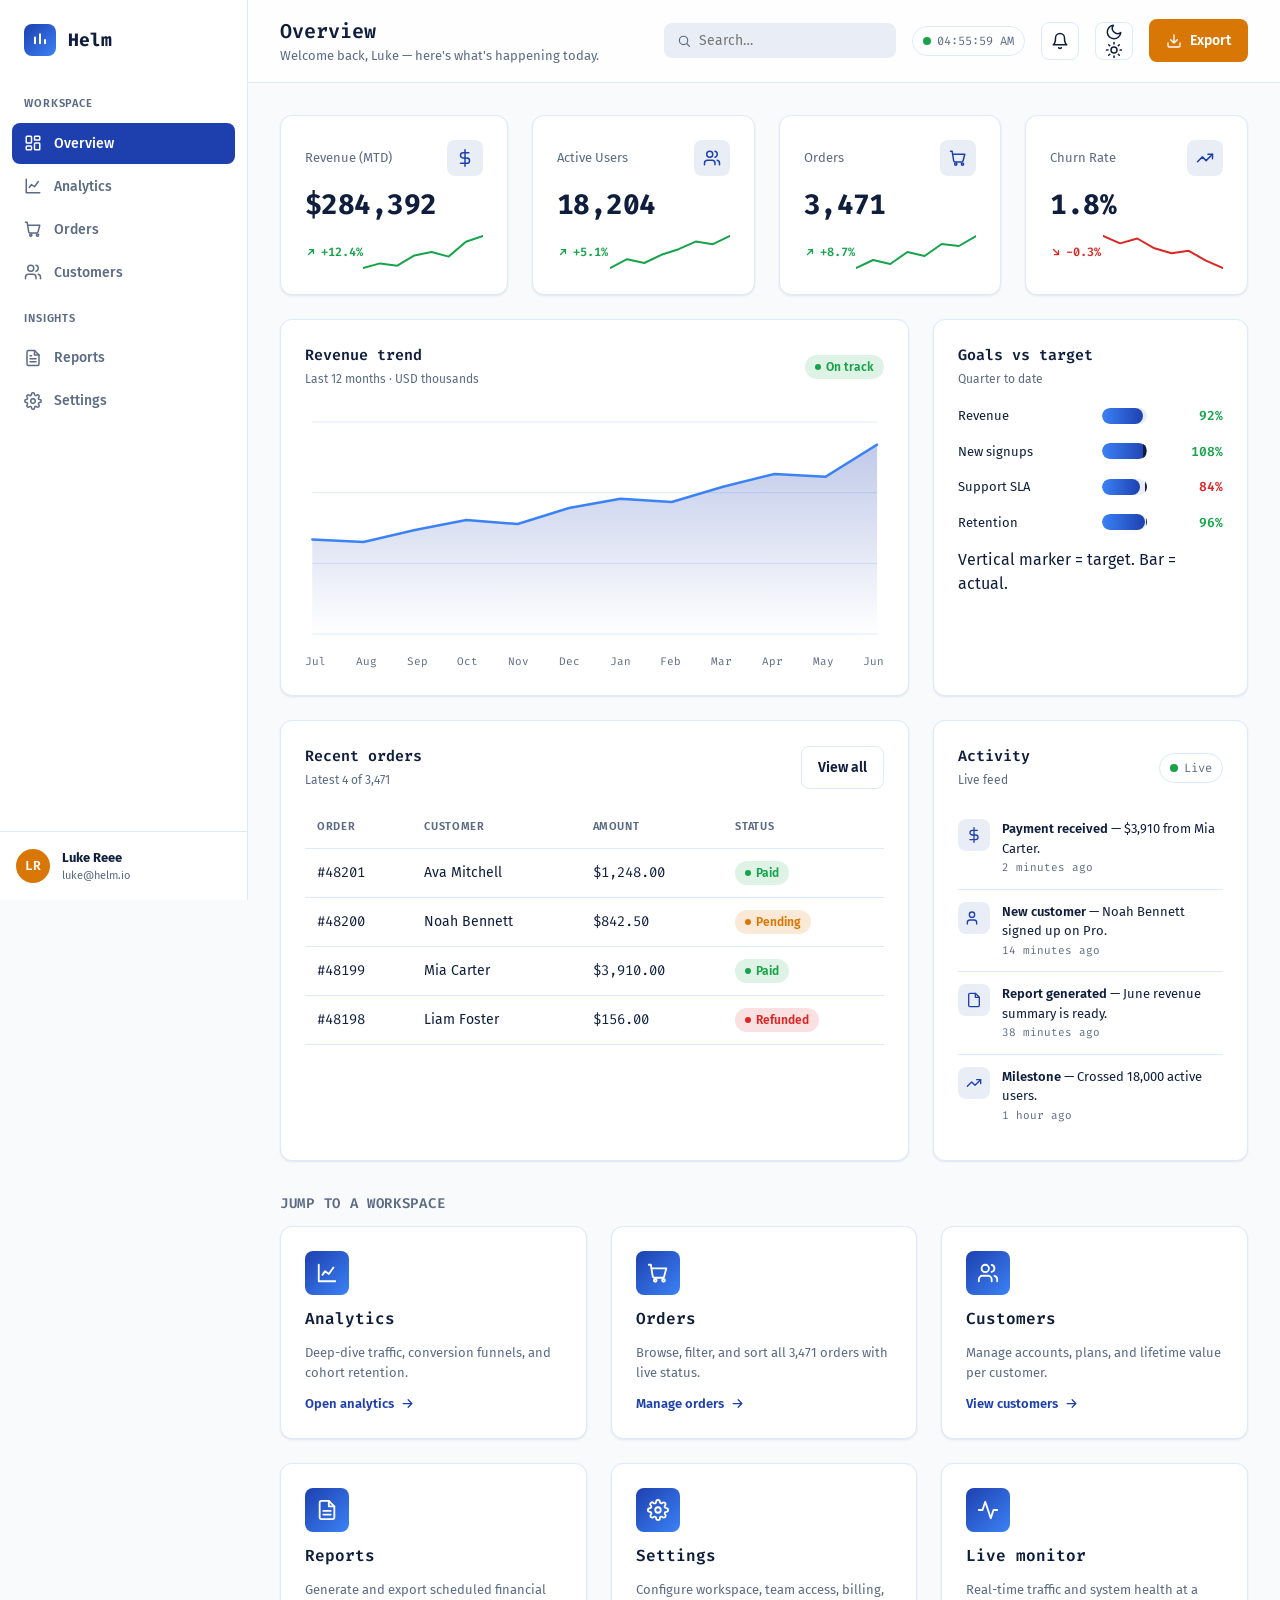
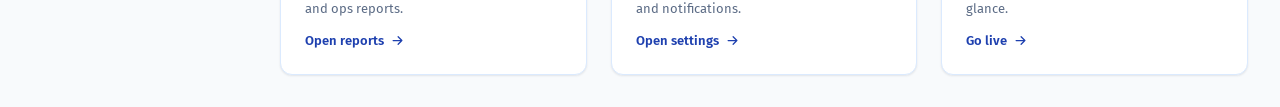
==== index.html @ c0a659ac "Initial commit: Helm Analytics dashboard" ====
<!DOCTYPE html>
<html lang="en">
<head>
  <meta charset="UTF-8" />
  <meta name="viewport" content="width=device-width, initial-scale=1" />
  <title>Overview · Helm Analytics</title>
  <meta name="description" content="Operations overview dashboard — real-time KPIs, revenue trends, and quick access to every workspace." />
  <link rel="stylesheet" href="styles.css" />
  <link rel="icon" href="data:image/svg+xml,<svg xmlns='http://www.w3.org/2000/svg' viewBox='0 0 32 32'><rect width='32' height='32' rx='7' fill='%231E40AF'/><path d='M9 21V11M16 21V8M23 21v-6' stroke='white' stroke-width='2.5' stroke-linecap='round'/></svg>" />
</head>
<body>
  <a href="#main" class="skip-link">Skip to content</a>
  <div class="scrim" hidden></div>

  <div class="layout">
    <!-- ============ SIDEBAR ============ -->
    <aside class="sidebar" aria-label="Primary">
      <div class="brand">
        <span class="logo" aria-hidden="true">
          <svg viewBox="0 0 24 24" width="20" height="20" fill="none" stroke="currentColor" stroke-width="2.4" stroke-linecap="round"><path d="M6 16V9M12 16V5M18 16v-4"/></svg>
        </span>
        Helm
      </div>
      <nav class="nav">
        <span class="nav-label">Workspace</span>
        <a class="nav-item active" href="index.html" aria-current="page">
          <svg viewBox="0 0 24 24" fill="none" stroke-width="2" stroke-linecap="round" stroke-linejoin="round"><rect x="3" y="3" width="7" height="9" rx="1"/><rect x="14" y="3" width="7" height="5" rx="1"/><rect x="14" y="12" width="7" height="9" rx="1"/><rect x="3" y="16" width="7" height="5" rx="1"/></svg>
          Overview
        </a>
        <a class="nav-item" href="analytics.html">
          <svg viewBox="0 0 24 24" fill="none" stroke-width="2" stroke-linecap="round" stroke-linejoin="round"><path d="M3 3v18h18"/><path d="M7 14l3-4 4 3 5-7"/></svg>
          Analytics
        </a>
        <a class="nav-item" href="orders.html">
          <svg viewBox="0 0 24 24" fill="none" stroke-width="2" stroke-linecap="round" stroke-linejoin="round"><circle cx="9" cy="20" r="1.5"/><circle cx="18" cy="20" r="1.5"/><path d="M2 3h2.2l2 12.5a2 2 0 0 0 2 1.7h8.6a2 2 0 0 0 2-1.6L21 7H6"/></svg>
          Orders
        </a>
        <a class="nav-item" href="customers.html">
          <svg viewBox="0 0 24 24" fill="none" stroke-width="2" stroke-linecap="round" stroke-linejoin="round"><path d="M16 21v-2a4 4 0 0 0-4-4H6a4 4 0 0 0-4 4v2"/><circle cx="9" cy="7" r="4"/><path d="M22 21v-2a4 4 0 0 0-3-3.87"/><path d="M16 3.13a4 4 0 0 1 0 7.75"/></svg>
          Customers
        </a>
        <span class="nav-label">Insights</span>
        <a class="nav-item" href="reports.html">
          <svg viewBox="0 0 24 24" fill="none" stroke-width="2" stroke-linecap="round" stroke-linejoin="round"><path d="M14 2H6a2 2 0 0 0-2 2v16a2 2 0 0 0 2 2h12a2 2 0 0 0 2-2V8z"/><path d="M14 2v6h6M8 13h8M8 17h8M8 9h2"/></svg>
          Reports
        </a>
        <a class="nav-item" href="settings.html">
          <svg viewBox="0 0 24 24" fill="none" stroke-width="2" stroke-linecap="round" stroke-linejoin="round"><circle cx="12" cy="12" r="3"/><path d="M19.4 15a1.65 1.65 0 0 0 .33 1.82l.06.06a2 2 0 1 1-2.83 2.83l-.06-.06a1.65 1.65 0 0 0-1.82-.33 1.65 1.65 0 0 0-1 1.51V21a2 2 0 0 1-4 0v-.09A1.65 1.65 0 0 0 9 19.4a1.65 1.65 0 0 0-1.82.33l-.06.06a2 2 0 1 1-2.83-2.83l.06-.06a1.65 1.65 0 0 0 .33-1.82 1.65 1.65 0 0 0-1.51-1H3a2 2 0 0 1 0-4h.09A1.65 1.65 0 0 0 4.6 9a1.65 1.65 0 0 0-.33-1.82l-.06-.06a2 2 0 1 1 2.83-2.83l.06.06a1.65 1.65 0 0 0 1.82.33H9a1.65 1.65 0 0 0 1-1.51V3a2 2 0 0 1 4 0v.09a1.65 1.65 0 0 0 1 1.51 1.65 1.65 0 0 0 1.82-.33l.06-.06a2 2 0 1 1 2.83 2.83l-.06.06a1.65 1.65 0 0 0-.33 1.82V9a1.65 1.65 0 0 0 1.51 1H21a2 2 0 0 1 0 4h-.09a1.65 1.65 0 0 0-1.51 1z"/></svg>
          Settings
        </a>
      </nav>
      <div class="sidebar-footer">
        <div class="user-chip">
          <span class="avatar" aria-hidden="true">LR</span>
          <span class="meta"><strong>Luke Reee</strong><small>luke@helm.io</small></span>
        </div>
      </div>
    </aside>

    <!-- ============ MAIN ============ -->
    <div class="main">
      <header class="topbar">
        <button class="icon-btn menu-toggle" data-action="toggle-menu" aria-label="Open navigation">
          <svg viewBox="0 0 24 24" fill="none" stroke-width="2" stroke-linecap="round"><path d="M3 6h18M3 12h18M3 18h18"/></svg>
        </button>
        <div>
          <h1>Overview</h1>
          <div class="crumb">Welcome back, Luke — here's what's happening today.</div>
        </div>
        <span class="spacer"></span>
        <label class="search">
          <svg viewBox="0 0 24 24" fill="none" stroke-width="2" stroke-linecap="round"><circle cx="11" cy="11" r="7"/><path d="m21 21-4.3-4.3"/></svg>
          <input type="search" placeholder="Search…" aria-label="Search dashboard" />
        </label>
        <span class="pill" title="Live data"><span class="live-dot"></span><span id="live-clock">--:--:--</span></span>
        <button class="icon-btn" aria-label="Notifications (3 unread)">
          <svg viewBox="0 0 24 24" fill="none" stroke-width="2" stroke-linecap="round" stroke-linejoin="round"><path d="M18 8a6 6 0 0 0-12 0c0 7-3 9-3 9h18s-3-2-3-9"/><path d="M13.7 21a2 2 0 0 1-3.4 0"/></svg>
        </button>
        <button class="icon-btn" data-action="toggle-theme" aria-label="Toggle theme">
          <svg class="i-moon" viewBox="0 0 24 24" fill="none" stroke-width="2" stroke-linecap="round" stroke-linejoin="round"><path d="M21 12.79A9 9 0 1 1 11.21 3 7 7 0 0 0 21 12.79z"/></svg>
          <svg class="i-sun" viewBox="0 0 24 24" fill="none" stroke-width="2" stroke-linecap="round" stroke-linejoin="round" hidden><circle cx="12" cy="12" r="4"/><path d="M12 2v2M12 20v2M4.9 4.9l1.4 1.4M17.7 17.7l1.4 1.4M2 12h2M20 12h2M4.9 19.1l1.4-1.4M17.7 6.3l1.4-1.4"/></svg>
        </button>
        <a class="btn btn-accent" href="reports.html">
          <svg viewBox="0 0 24 24" fill="none" stroke-width="2" stroke-linecap="round" stroke-linejoin="round"><path d="M21 15v4a2 2 0 0 1-2 2H5a2 2 0 0 1-2-2v-4"/><path d="M7 10l5 5 5-5M12 15V3"/></svg>
          Export
        </a>
      </header>

      <main class="content" id="main">
        <!-- KPI ROW -->
        <section class="grid kpi-grid" aria-label="Key metrics">
          <article class="card kpi">
            <div class="top">
              <span class="label">Revenue (MTD)</span>
              <span class="ico"><svg viewBox="0 0 24 24" fill="none" stroke-width="2" stroke-linecap="round" stroke-linejoin="round"><path d="M12 1v22M17 5H9.5a3.5 3.5 0 0 0 0 7h5a3.5 3.5 0 0 1 0 7H6"/></svg></span>
            </div>
            <span class="value" data-count="284392" data-prefix="$">$0</span>
            <div class="top">
              <span class="delta up"><svg viewBox="0 0 24 24" width="12" height="12" fill="none" stroke="currentColor" stroke-width="2.5" stroke-linecap="round" stroke-linejoin="round"><path d="M7 17 17 7M9 7h8v8"/></svg>+12.4%</span>
              <span class="spark" data-spark="38,42,40,49,52,48,61,66"></span>
            </div>
          </article>

          <article class="card kpi">
            <div class="top">
              <span class="label">Active Users</span>
              <span class="ico"><svg viewBox="0 0 24 24" fill="none" stroke-width="2" stroke-linecap="round" stroke-linejoin="round"><path d="M16 21v-2a4 4 0 0 0-4-4H6a4 4 0 0 0-4 4v2"/><circle cx="9" cy="7" r="4"/><path d="M22 21v-2a4 4 0 0 0-3-3.87M16 3.13a4 4 0 0 1 0 7.75"/></svg></span>
            </div>
            <span class="value" data-count="18204">0</span>
            <div class="top">
              <span class="delta up"><svg viewBox="0 0 24 24" width="12" height="12" fill="none" stroke="currentColor" stroke-width="2.5" stroke-linecap="round" stroke-linejoin="round"><path d="M7 17 17 7M9 7h8v8"/></svg>+5.1%</span>
              <span class="spark" data-spark="120,134,128,141,150,162,158,171"></span>
            </div>
          </article>

          <article class="card kpi">
            <div class="top">
              <span class="label">Orders</span>
              <span class="ico"><svg viewBox="0 0 24 24" fill="none" stroke-width="2" stroke-linecap="round" stroke-linejoin="round"><circle cx="9" cy="20" r="1.5"/><circle cx="18" cy="20" r="1.5"/><path d="M2 3h2.2l2 12.5a2 2 0 0 0 2 1.7h8.6a2 2 0 0 0 2-1.6L21 7H6"/></svg></span>
            </div>
            <span class="value" data-count="3471">0</span>
            <div class="top">
              <span class="delta up"><svg viewBox="0 0 24 24" width="12" height="12" fill="none" stroke="currentColor" stroke-width="2.5" stroke-linecap="round" stroke-linejoin="round"><path d="M7 17 17 7M9 7h8v8"/></svg>+8.7%</span>
              <span class="spark" data-spark="22,26,24,30,28,34,33,38"></span>
            </div>
          </article>

          <article class="card kpi">
            <div class="top">
              <span class="label">Churn Rate</span>
              <span class="ico"><svg viewBox="0 0 24 24" fill="none" stroke-width="2" stroke-linecap="round" stroke-linejoin="round"><path d="M22 7 13.5 15.5 8.5 10.5 2 17"/><path d="M16 7h6v6"/></svg></span>
            </div>
            <span class="value" data-count="1.8" data-decimals="1" data-suffix="%">0%</span>
            <div class="top">
              <span class="delta down"><svg viewBox="0 0 24 24" width="12" height="12" fill="none" stroke="currentColor" stroke-width="2.5" stroke-linecap="round" stroke-linejoin="round"><path d="M7 7 17 17M17 9v8H9"/></svg>-0.3%</span>
              <span class="spark" data-spark="31,28,30,26,24,25,21,18"></span>
            </div>
          </article>
        </section>

        <!-- CHARTS ROW -->
        <section class="grid col-2" style="margin-top: var(--space-5);">
          <article class="card">
            <div class="card-head">
              <div>
                <h3>Revenue trend</h3>
                <span class="sub">Last 12 months · USD thousands</span>
              </div>
              <span class="badge ok">On track</span>
            </div>
            <figure class="linechart" role="img"
              aria-label="Revenue trend rising from 142K in July to 284K in June over twelve months."
              data-values="142,138,156,171,165,189,203,198,221,240,236,284"
              data-labels="Jul,Aug,Sep,Oct,Nov,Dec,Jan,Feb,Mar,Apr,May,Jun"></figure>
          </article>

          <article class="card">
            <div class="card-head">
              <div><h3>Goals vs target</h3><span class="sub">Quarter to date</span></div>
            </div>
            <div class="bullet" role="img" aria-label="Quarter-to-date performance against targets: Revenue 92% of target, New signups 108%, Support SLA 84%, Retention 96%.">
              <div class="row">
                <span>Revenue</span>
                <span class="track"><span class="fill" style="width:92%"></span><span class="marker" style="left:100%"></span></span>
                <span class="pct good">92%</span>
              </div>
              <div class="row">
                <span>New signups</span>
                <span class="track"><span class="fill" style="width:100%"></span><span class="marker" style="left:90%"></span></span>
                <span class="pct good">108%</span>
              </div>
              <div class="row">
                <span>Support SLA</span>
                <span class="track"><span class="fill" style="width:84%"></span><span class="marker" style="left:95%"></span></span>
                <span class="pct bad">84%</span>
              </div>
              <div class="row">
                <span>Retention</span>
                <span class="track"><span class="fill" style="width:96%"></span><span class="marker" style="left:97%"></span></span>
                <span class="pct good">96%</span>
              </div>
            </div>
            <p class="sub" style="margin-top:var(--space-4);">Vertical marker = target. Bar = actual.</p>
          </article>
        </section>

        <!-- ACTIVITY + ORDERS PREVIEW -->
        <section class="grid col-2" style="margin-top: var(--space-5);">
          <article class="card">
            <div class="card-head">
              <div><h3>Recent orders</h3><span class="sub">Latest 4 of 3,471</span></div>
              <a class="btn btn-ghost" href="orders.html">View all</a>
            </div>
            <div class="table-wrap">
              <table>
                <thead><tr><th>Order</th><th>Customer</th><th>Amount</th><th>Status</th></tr></thead>
                <tbody>
                  <tr><td class="numeric">#48201</td><td>Ava Mitchell</td><td class="numeric">$1,248.00</td><td><span class="badge ok">Paid</span></td></tr>
                  <tr><td class="numeric">#48200</td><td>Noah Bennett</td><td class="numeric">$842.50</td><td><span class="badge warn">Pending</span></td></tr>
                  <tr><td class="numeric">#48199</td><td>Mia Carter</td><td class="numeric">$3,910.00</td><td><span class="badge ok">Paid</span></td></tr>
                  <tr><td class="numeric">#48198</td><td>Liam Foster</td><td class="numeric">$156.00</td><td><span class="badge err">Refunded</span></td></tr>
                </tbody>
              </table>
            </div>
          </article>

          <article class="card">
            <div class="card-head">
              <div><h3>Activity</h3><span class="sub">Live feed</span></div>
              <span class="pill"><span class="live-dot"></span>Live</span>
            </div>
            <ul class="feed">
              <li>
                <span class="fico"><svg viewBox="0 0 24 24" fill="none" stroke-width="2" stroke-linecap="round" stroke-linejoin="round"><path d="M12 1v22M17 5H9.5a3.5 3.5 0 0 0 0 7h5a3.5 3.5 0 0 1 0 7H6"/></svg></span>
                <span class="ftext"><strong>Payment received</strong> — $3,910 from Mia Carter.<div class="ftime">2 minutes ago</div></span>
              </li>
              <li>
                <span class="fico"><svg viewBox="0 0 24 24" fill="none" stroke-width="2" stroke-linecap="round" stroke-linejoin="round"><path d="M16 21v-2a4 4 0 0 0-4-4H6a4 4 0 0 0-4 4v2"/><circle cx="9" cy="7" r="4"/></svg></span>
                <span class="ftext"><strong>New customer</strong> — Noah Bennett signed up on Pro.<div class="ftime">14 minutes ago</div></span>
              </li>
              <li>
                <span class="fico"><svg viewBox="0 0 24 24" fill="none" stroke-width="2" stroke-linecap="round" stroke-linejoin="round"><path d="M14 2H6a2 2 0 0 0-2 2v16a2 2 0 0 0 2 2h12a2 2 0 0 0 2-2V8z"/><path d="M14 2v6h6"/></svg></span>
                <span class="ftext"><strong>Report generated</strong> — June revenue summary is ready.<div class="ftime">38 minutes ago</div></span>
              </li>
              <li>
                <span class="fico"><svg viewBox="0 0 24 24" fill="none" stroke-width="2" stroke-linecap="round" stroke-linejoin="round"><path d="M22 7 13.5 15.5 8.5 10.5 2 17"/><path d="M16 7h6v6"/></svg></span>
                <span class="ftext"><strong>Milestone</strong> — Crossed 18,000 active users.<div class="ftime">1 hour ago</div></span>
              </li>
            </ul>
          </article>
        </section>

        <!-- QUICK LINKS — entry point to every page -->
        <h2 class="section-title">Jump to a workspace</h2>
        <section class="grid tiles" aria-label="Navigate to pages">
          <a class="tile" href="analytics.html">
            <span class="ico"><svg viewBox="0 0 24 24" fill="none" stroke-width="2" stroke-linecap="round" stroke-linejoin="round"><path d="M3 3v18h18"/><path d="M7 14l3-4 4 3 5-7"/></svg></span>
            <h3>Analytics</h3>
            <p>Deep-dive traffic, conversion funnels, and cohort retention.</p>
            <span class="go">Open analytics <svg viewBox="0 0 24 24" fill="none" stroke-width="2" stroke-linecap="round" stroke-linejoin="round"><path d="M5 12h14M13 6l6 6-6 6"/></svg></span>
          </a>
          <a class="tile" href="orders.html">
            <span class="ico"><svg viewBox="0 0 24 24" fill="none" stroke-width="2" stroke-linecap="round" stroke-linejoin="round"><circle cx="9" cy="20" r="1.5"/><circle cx="18" cy="20" r="1.5"/><path d="M2 3h2.2l2 12.5a2 2 0 0 0 2 1.7h8.6a2 2 0 0 0 2-1.6L21 7H6"/></svg></span>
            <h3>Orders</h3>
            <p>Browse, filter, and sort all 3,471 orders with live status.</p>
            <span class="go">Manage orders <svg viewBox="0 0 24 24" fill="none" stroke-width="2" stroke-linecap="round" stroke-linejoin="round"><path d="M5 12h14M13 6l6 6-6 6"/></svg></span>
          </a>
          <a class="tile" href="customers.html">
            <span class="ico"><svg viewBox="0 0 24 24" fill="none" stroke-width="2" stroke-linecap="round" stroke-linejoin="round"><path d="M16 21v-2a4 4 0 0 0-4-4H6a4 4 0 0 0-4 4v2"/><circle cx="9" cy="7" r="4"/><path d="M22 21v-2a4 4 0 0 0-3-3.87M16 3.13a4 4 0 0 1 0 7.75"/></svg></span>
            <h3>Customers</h3>
            <p>Manage accounts, plans, and lifetime value per customer.</p>
            <span class="go">View customers <svg viewBox="0 0 24 24" fill="none" stroke-width="2" stroke-linecap="round" stroke-linejoin="round"><path d="M5 12h14M13 6l6 6-6 6"/></svg></span>
          </a>
          <a class="tile" href="reports.html">
            <span class="ico"><svg viewBox="0 0 24 24" fill="none" stroke-width="2" stroke-linecap="round" stroke-linejoin="round"><path d="M14 2H6a2 2 0 0 0-2 2v16a2 2 0 0 0 2 2h12a2 2 0 0 0 2-2V8z"/><path d="M14 2v6h6M8 13h8M8 17h8"/></svg></span>
            <h3>Reports</h3>
            <p>Generate and export scheduled financial and ops reports.</p>
            <span class="go">Open reports <svg viewBox="0 0 24 24" fill="none" stroke-width="2" stroke-linecap="round" stroke-linejoin="round"><path d="M5 12h14M13 6l6 6-6 6"/></svg></span>
          </a>
          <a class="tile" href="settings.html">
            <span class="ico"><svg viewBox="0 0 24 24" fill="none" stroke-width="2" stroke-linecap="round" stroke-linejoin="round"><circle cx="12" cy="12" r="3"/><path d="M19.4 15a1.65 1.65 0 0 0 .33 1.82l.06.06a2 2 0 1 1-2.83 2.83l-.06-.06a1.65 1.65 0 0 0-1.82-.33 1.65 1.65 0 0 0-1 1.51V21a2 2 0 0 1-4 0v-.09A1.65 1.65 0 0 0 9 19.4a1.65 1.65 0 0 0-1.82.33l-.06.06a2 2 0 1 1-2.83-2.83l.06-.06a1.65 1.65 0 0 0 .33-1.82 1.65 1.65 0 0 0-1.51-1H3a2 2 0 0 1 0-4h.09A1.65 1.65 0 0 0 4.6 9a1.65 1.65 0 0 0-.33-1.82l-.06-.06a2 2 0 1 1 2.83-2.83l.06.06a1.65 1.65 0 0 0 1.82.33H9a1.65 1.65 0 0 0 1-1.51V3a2 2 0 0 1 4 0v.09a1.65 1.65 0 0 0 1 1.51 1.65 1.65 0 0 0 1.82-.33l.06-.06a2 2 0 1 1 2.83 2.83l-.06.06a1.65 1.65 0 0 0-.33 1.82V9a1.65 1.65 0 0 0 1.51 1H21a2 2 0 0 1 0 4h-.09a1.65 1.65 0 0 0-1.51 1z"/></svg></span>
            <h3>Settings</h3>
            <p>Configure workspace, team access, billing, and notifications.</p>
            <span class="go">Open settings <svg viewBox="0 0 24 24" fill="none" stroke-width="2" stroke-linecap="round" stroke-linejoin="round"><path d="M5 12h14M13 6l6 6-6 6"/></svg></span>
          </a>
          <a class="tile" href="analytics.html#realtime">
            <span class="ico"><svg viewBox="0 0 24 24" fill="none" stroke-width="2" stroke-linecap="round" stroke-linejoin="round"><path d="M22 12h-4l-3 9L9 3l-3 9H2"/></svg></span>
            <h3>Live monitor</h3>
            <p>Real-time traffic and system health at a glance.</p>
            <span class="go">Go live <svg viewBox="0 0 24 24" fill="none" stroke-width="2" stroke-linecap="round" stroke-linejoin="round"><path d="M5 12h14M13 6l6 6-6 6"/></svg></span>
          </a>
        </section>
      </main>
    </div>
  </div>

  <script src="app.js"></script>
</body>
</html>
---- styles.css ----
/* ============================================================
   Dashboard — shared stylesheet
   Style: Data-Dense Dashboard · Blue + Amber · Light/Dark
   Fonts: Fira Sans (body) / Fira Code (headings, numerics)
   ============================================================ */

@import url('https://fonts.googleapis.com/css2?family=Fira+Code:wght@400;500;600;700&family=Fira+Sans:wght@300;400;500;600;700&display=swap');

:root {
  --color-primary: #1E40AF;
  --color-on-primary: #FFFFFF;
  --color-secondary: #3B82F6;
  --color-accent: #D97706;
  --color-background: #F8FAFC;
  --color-surface: #FFFFFF;
  --color-foreground: #0F1E3D;
  --color-muted-fg: #5B6B85;
  --color-muted: #E9EEF6;
  --color-border: #DBEAFE;
  --color-destructive: #DC2626;
  --color-success: #16A34A;
  --color-warning: #D97706;
  --color-ring: #1E40AF;

  --shadow-sm: 0 1px 2px rgba(15, 30, 61, .06), 0 1px 3px rgba(15, 30, 61, .04);
  --shadow-md: 0 4px 12px rgba(15, 30, 61, .08);
  --radius: 12px;
  --radius-sm: 8px;
  --sidebar-w: 248px;

  --space-1: 4px;  --space-2: 8px;  --space-3: 12px;
  --space-4: 16px; --space-5: 24px; --space-6: 32px; --space-8: 48px;
}

[data-theme="dark"] {
  --color-primary: #60A5FA;
  --color-on-primary: #0B1220;
  --color-secondary: #93C5FD;
  --color-accent: #FBBF24;
  --color-background: #0B1220;
  --color-surface: #131C2E;
  --color-foreground: #E6EDF8;
  --color-muted-fg: #93A2BE;
  --color-muted: #1B2438;
  --color-border: #263147;
  --color-destructive: #F87171;
  --color-success: #4ADE80;
  --color-warning: #FBBF24;
  --color-ring: #60A5FA;
  --shadow-sm: 0 1px 2px rgba(0, 0, 0, .4);
  --shadow-md: 0 6px 20px rgba(0, 0, 0, .5);
}

* { box-sizing: border-box; margin: 0; padding: 0; }

html { scroll-behavior: smooth; }

body {
  font-family: 'Fira Sans', system-ui, -apple-system, sans-serif;
  background: var(--color-background);
  color: var(--color-foreground);
  line-height: 1.5;
  -webkit-font-smoothing: antialiased;
}

h1, h2, h3, .numeric {
  font-family: 'Fira Code', ui-monospace, monospace;
}

a { color: inherit; text-decoration: none; }

/* ---------- Layout shell ---------- */
.layout { display: flex; min-height: 100dvh; }

.sidebar {
  width: var(--sidebar-w);
  flex-shrink: 0;
  background: var(--color-surface);
  border-right: 1px solid var(--color-border);
  display: flex;
  flex-direction: column;
  position: sticky;
  top: 0;
  height: 100dvh;
}

.brand {
  display: flex; align-items: center; gap: var(--space-3);
  padding: var(--space-5) var(--space-5) var(--space-4);
  font-family: 'Fira Code', monospace;
  font-weight: 700;
  font-size: 18px;
}
.brand .logo {
  width: 32px; height: 32px; border-radius: var(--radius-sm);
  background: linear-gradient(135deg, var(--color-primary), var(--color-secondary));
  display: grid; place-items: center; color: #fff; flex-shrink: 0;
}

.nav { padding: var(--space-2) var(--space-3); display: flex; flex-direction: column; gap: 2px; }
.nav-label {
  font-size: 11px; text-transform: uppercase; letter-spacing: .08em;
  color: var(--color-muted-fg); padding: var(--space-4) var(--space-3) var(--space-2);
  font-weight: 600;
}
.nav-item {
  display: flex; align-items: center; gap: var(--space-3);
  padding: 10px var(--space-3); border-radius: var(--radius-sm);
  color: var(--color-muted-fg); font-weight: 500; font-size: 14px;
  cursor: pointer; transition: background .18s ease, color .18s ease;
}
.nav-item:hover { background: var(--color-muted); color: var(--color-foreground); }
.nav-item.active { background: var(--color-primary); color: var(--color-on-primary); }
.nav-item.active svg { stroke: var(--color-on-primary); }
.nav-item svg { width: 18px; height: 18px; stroke: currentColor; flex-shrink: 0; }

.sidebar-footer { margin-top: auto; padding: var(--space-4); border-top: 1px solid var(--color-border); }
.user-chip { display: flex; align-items: center; gap: var(--space-3); font-size: 13px; }
.avatar {
  width: 34px; height: 34px; border-radius: 50%;
  background: var(--color-accent); color: #fff; flex-shrink: 0;
  display: grid; place-items: center; font-family: 'Fira Code', monospace; font-weight: 600;
}
.user-chip .meta small { color: var(--color-muted-fg); display: block; font-size: 11px; }

/* ---------- Main ---------- */
.main { flex: 1; min-width: 0; display: flex; flex-direction: column; }

.topbar {
  display: flex; align-items: center; gap: var(--space-4);
  padding: var(--space-4) var(--space-6);
  border-bottom: 1px solid var(--color-border);
  background: color-mix(in srgb, var(--color-surface) 80%, transparent);
  backdrop-filter: blur(8px);
  position: sticky; top: 0; z-index: 20;
}
.topbar h1 { font-size: 20px; font-weight: 600; }
.topbar .crumb { color: var(--color-muted-fg); font-size: 13px; }
.spacer { flex: 1; }

.search {
  display: flex; align-items: center; gap: var(--space-2);
  background: var(--color-muted); border: 1px solid transparent;
  border-radius: var(--radius-sm); padding: 8px var(--space-3); min-width: 220px;
}
.search:focus-within { border-color: var(--color-ring); }
.search input { border: none; background: none; outline: none; color: var(--color-foreground); font-size: 14px; width: 100%; font-family: inherit; }
.search svg { width: 16px; height: 16px; stroke: var(--color-muted-fg); }

.icon-btn {
  width: 38px; height: 38px; display: grid; place-items: center;
  border-radius: var(--radius-sm); border: 1px solid var(--color-border);
  background: var(--color-surface); cursor: pointer; color: var(--color-foreground);
  transition: background .18s ease;
}
.icon-btn:hover { background: var(--color-muted); }
.icon-btn svg { width: 18px; height: 18px; stroke: currentColor; }

.content { padding: var(--space-6); flex: 1; }
.page-intro { margin-bottom: var(--space-5); }
.page-intro p { color: var(--color-muted-fg); font-size: 14px; margin-top: 4px; }

/* ---------- Buttons ---------- */
.btn {
  display: inline-flex; align-items: center; gap: var(--space-2);
  padding: 10px var(--space-4); border-radius: var(--radius-sm);
  font-family: inherit; font-weight: 600; font-size: 14px; cursor: pointer;
  border: 1px solid transparent; transition: filter .18s ease, background .18s ease;
}
.btn svg { width: 16px; height: 16px; stroke: currentColor; }
.btn-primary { background: var(--color-primary); color: var(--color-on-primary); }
.btn-primary:hover { filter: brightness(1.08); }
.btn-accent { background: var(--color-accent); color: #fff; }
.btn-accent:hover { filter: brightness(1.06); }
.btn-ghost { background: transparent; border-color: var(--color-border); color: var(--color-foreground); }
.btn-ghost:hover { background: var(--color-muted); }

/* ---------- Cards & grid ---------- */
.grid { display: grid; gap: var(--space-5); }
.kpi-grid { grid-template-columns: repeat(4, 1fr); }
.col-2 { grid-template-columns: 2fr 1fr; }
.col-3 { grid-template-columns: repeat(3, 1fr); }

.card {
  background: var(--color-surface); border: 1px solid var(--color-border);
  border-radius: var(--radius); padding: var(--space-5); box-shadow: var(--shadow-sm);
}
.card-head { display: flex; align-items: center; justify-content: space-between; margin-bottom: var(--space-4); }
.card-head h3 { font-size: 15px; font-weight: 600; }
.card-head .sub { font-size: 12px; color: var(--color-muted-fg); }

.kpi { display: flex; flex-direction: column; gap: var(--space-2); }
.kpi .top { display: flex; align-items: center; justify-content: space-between; }
.kpi .label { font-size: 13px; color: var(--color-muted-fg); }
.kpi .value { font-family: 'Fira Code', monospace; font-size: 28px; font-weight: 700; letter-spacing: -.02em; }
.kpi .ico { width: 36px; height: 36px; border-radius: var(--radius-sm); display: grid; place-items: center; background: var(--color-muted); }
.kpi .ico svg { width: 18px; height: 18px; stroke: var(--color-primary); }
.delta { font-size: 12px; font-weight: 600; font-family: 'Fira Code', monospace; display: inline-flex; align-items: center; gap: 4px; }
.delta.up { color: var(--color-success); }
.delta.down { color: var(--color-destructive); }

/* ---------- Quick-link tiles (home) ---------- */
.tiles { grid-template-columns: repeat(3, 1fr); }
.tile {
  display: flex; flex-direction: column; gap: var(--space-3);
  background: var(--color-surface); border: 1px solid var(--color-border);
  border-radius: var(--radius); padding: var(--space-5);
  box-shadow: var(--shadow-sm);
  transition: transform .18s ease, box-shadow .18s ease, border-color .18s ease;
}
.tile:hover { transform: translateY(-3px); box-shadow: var(--shadow-md); border-color: var(--color-secondary); }
.tile:focus-visible { outline: 2px solid var(--color-ring); outline-offset: 2px; }
.tile .ico { width: 44px; height: 44px; border-radius: var(--radius-sm); display: grid; place-items: center;
  background: linear-gradient(135deg, var(--color-primary), var(--color-secondary)); }
.tile .ico svg { width: 22px; height: 22px; stroke: #fff; }
.tile h3 { font-size: 16px; font-weight: 600; }
.tile p { font-size: 13px; color: var(--color-muted-fg); }
.tile .go { margin-top: auto; font-size: 13px; font-weight: 600; color: var(--color-primary); display: inline-flex; align-items: center; gap: 6px; }
.tile .go svg { width: 15px; height: 15px; stroke: currentColor; transition: transform .18s ease; }
.tile:hover .go svg { transform: translateX(3px); }

/* ---------- Charts (pure CSS) ---------- */
.bars { display: flex; align-items: flex-end; gap: var(--space-3); height: 200px; padding-top: var(--space-4); }
.bars .bar-col { flex: 1; display: flex; flex-direction: column; align-items: center; gap: var(--space-2); height: 100%; justify-content: flex-end; }
.bars .bar {
  width: 100%; border-radius: 6px 6px 0 0;
  background: linear-gradient(180deg, var(--color-secondary), var(--color-primary));
  transition: filter .18s ease; cursor: pointer; position: relative;
}
.bars .bar:hover { filter: brightness(1.12); }
.bars .bar-col small { font-size: 11px; color: var(--color-muted-fg); font-family: 'Fira Code', monospace; }

.donut { display: grid; place-items: center; padding: var(--space-3) 0; }
.donut .ring {
  width: 168px; height: 168px; border-radius: 50%;
  display: grid; place-items: center;
  background: conic-gradient(var(--color-primary) 0 46%, var(--color-secondary) 46% 74%, var(--color-accent) 74% 90%, var(--color-muted) 90% 100%);
}
.donut .hole { width: 110px; height: 110px; border-radius: 50%; background: var(--color-surface); display: grid; place-items: center; text-align: center; }
.donut .hole strong { font-family: 'Fira Code', monospace; font-size: 22px; display: block; line-height: 1.1; }
.donut .hole small { font-size: 11px; color: var(--color-muted-fg); display: block; }
.legend { display: flex; flex-direction: column; gap: var(--space-3); margin-top: var(--space-4); }
.legend .row { display: flex; align-items: center; gap: var(--space-3); font-size: 13px; }
.legend .dot { width: 10px; height: 10px; border-radius: 3px; }
.legend .row .val { margin-left: auto; font-family: 'Fira Code', monospace; font-weight: 600; }

/* ---------- Table ---------- */
.table-wrap { overflow-x: auto; }
table { width: 100%; border-collapse: collapse; font-size: 14px; }
thead th {
  text-align: left; font-size: 11px; text-transform: uppercase; letter-spacing: .06em;
  color: var(--color-muted-fg); font-weight: 600; padding: var(--space-3) var(--space-3);
  border-bottom: 1px solid var(--color-border);
}
tbody td { padding: var(--space-3); border-bottom: 1px solid var(--color-border); }
tbody tr { transition: background .15s ease; }
tbody tr:hover { background: var(--color-muted); }
td .numeric { font-family: 'Fira Code', monospace; }

.badge { display: inline-flex; align-items: center; gap: 5px; padding: 3px 10px; border-radius: 999px; font-size: 12px; font-weight: 600; }
.badge::before { content: ""; width: 6px; height: 6px; border-radius: 50%; background: currentColor; }
.badge.ok { color: var(--color-success); background: color-mix(in srgb, var(--color-success) 14%, transparent); }
.badge.warn { color: var(--color-warning); background: color-mix(in srgb, var(--color-warning) 16%, transparent); }
.badge.err { color: var(--color-destructive); background: color-mix(in srgb, var(--color-destructive) 14%, transparent); }

/* ---------- Forms (settings) ---------- */
.field { display: flex; flex-direction: column; gap: var(--space-2); margin-bottom: var(--space-5); }
.field label { font-size: 13px; font-weight: 600; }
.field .hint { font-size: 12px; color: var(--color-muted-fg); }
.field input[type="text"], .field input[type="email"], .field select, .field textarea {
  font-family: inherit; font-size: 14px; padding: 10px var(--space-3);
  border: 1px solid var(--color-border); border-radius: var(--radius-sm);
  background: var(--color-background); color: var(--color-foreground); outline: none;
  transition: border-color .18s ease;
}
.field input:focus, .field select:focus, .field textarea:focus { border-color: var(--color-ring); }

.switch { position: relative; display: inline-block; width: 44px; height: 24px; }
.switch input { opacity: 0; width: 0; height: 0; }
.switch .slider { position: absolute; inset: 0; background: var(--color-muted); border-radius: 999px; transition: background .2s ease; cursor: pointer; }
.switch .slider::before { content: ""; position: absolute; height: 18px; width: 18px; left: 3px; top: 3px; background: #fff; border-radius: 50%; transition: transform .2s ease; box-shadow: var(--shadow-sm); }
.switch input:checked + .slider { background: var(--color-primary); }
.switch input:checked + .slider::before { transform: translateX(20px); }
.toggle-row { display: flex; align-items: center; justify-content: space-between; padding: var(--space-4) 0; border-bottom: 1px solid var(--color-border); }
.toggle-row:last-child { border-bottom: none; }
.toggle-row .meta strong { font-size: 14px; display: block; }
.toggle-row .meta small { font-size: 12px; color: var(--color-muted-fg); }

/* ---------- Empty / misc ---------- */
.section-title { font-size: 14px; font-weight: 600; margin: var(--space-6) 0 var(--space-3); color: var(--color-muted-fg); text-transform: uppercase; letter-spacing: .05em; }

/* ---------- SVG line chart ---------- */
.linechart { display: block; width: 100%; }
.chart-svg { width: 100%; height: 240px; display: block; overflow: visible; }
.chart-svg .grid { stroke: var(--color-border); stroke-width: 1; }
.chart-svg .chart-dot { opacity: 0; transition: opacity .15s ease, r .15s ease; cursor: pointer; }
.chart-svg:hover .chart-dot, .chart-svg .chart-dot:focus { opacity: 1; }
.chart-svg .chart-dot:hover { r: 6; }
.chart-xlabels { display: flex; justify-content: space-between; margin-top: var(--space-2); font-family: 'Fira Code', monospace; font-size: 11px; color: var(--color-muted-fg); }
.spark { width: 120px; height: 36px; }
.spark-svg { width: 100%; height: 100%; display: block; }

/* ---------- Bullet chart (KPI vs target) ---------- */
.bullet { display: flex; flex-direction: column; gap: var(--space-4); }
.bullet .row { display: grid; grid-template-columns: 132px 1fr 64px; align-items: center; gap: var(--space-3); font-size: 13px; }
.bullet .track { position: relative; height: 16px; border-radius: 999px; background: var(--color-muted); overflow: hidden; }
.bullet .fill { position: absolute; inset: 0 auto 0 0; border-radius: 999px; background: linear-gradient(90deg, var(--color-secondary), var(--color-primary)); }
.bullet .marker { position: absolute; top: -3px; bottom: -3px; width: 3px; background: var(--color-foreground); border-radius: 2px; }
.bullet .pct { font-family: 'Fira Code', monospace; font-weight: 600; text-align: right; }
.bullet .pct.good { color: var(--color-success); } .bullet .pct.bad { color: var(--color-destructive); }

/* ---------- Activity feed ---------- */
.feed { display: flex; flex-direction: column; }
.feed li { display: flex; gap: var(--space-3); padding: var(--space-3) 0; border-bottom: 1px solid var(--color-border); list-style: none; }
.feed li:last-child { border-bottom: none; }
.feed .fico { width: 32px; height: 32px; border-radius: var(--radius-sm); display: grid; place-items: center; flex-shrink: 0; background: var(--color-muted); }
.feed .fico svg { width: 16px; height: 16px; stroke: var(--color-primary); }
.feed .ftext { font-size: 13px; }
.feed .ftext strong { font-weight: 600; }
.feed .ftime { font-size: 11px; color: var(--color-muted-fg); font-family: 'Fira Code', monospace; margin-top: 2px; }
.live-dot { width: 8px; height: 8px; border-radius: 50%; background: var(--color-success); box-shadow: 0 0 0 0 color-mix(in srgb, var(--color-success) 60%, transparent); animation: pulse 1.8s infinite; }
@keyframes pulse { 0% { box-shadow: 0 0 0 0 color-mix(in srgb, var(--color-success) 55%, transparent); } 70% { box-shadow: 0 0 0 7px transparent; } 100% { box-shadow: 0 0 0 0 transparent; } }
.pill { display: inline-flex; align-items: center; gap: 6px; font-size: 12px; font-family: 'Fira Code', monospace; color: var(--color-muted-fg); padding: 5px 10px; border: 1px solid var(--color-border); border-radius: 999px; }

/* ---------- Skip link ---------- */
.skip-link { position: absolute; left: 8px; top: -48px; background: var(--color-primary); color: var(--color-on-primary); padding: 8px 14px; border-radius: var(--radius-sm); z-index: 100; transition: top .18s ease; }
.skip-link:focus { top: 8px; }
:focus-visible { outline: 2px solid var(--color-ring); outline-offset: 2px; }

/* ---------- Responsive ---------- */
@media (max-width: 1024px) {
  .kpi-grid { grid-template-columns: repeat(2, 1fr); }
  .col-2, .col-3, .tiles { grid-template-columns: 1fr; }
}
@media (max-width: 720px) {
  .sidebar { position: fixed; left: 0; top: 0; transform: translateX(-100%); transition: transform .25s ease; z-index: 60; box-shadow: var(--shadow-md); }
  .sidebar.open { transform: translateX(0); }
  .menu-toggle { display: grid !important; }
  .kpi-grid { grid-template-columns: 1fr; }
  .topbar .search, .topbar .pill, .topbar [aria-label^="Notifications"] { display: none; }
  .topbar { gap: var(--space-3); }
  .topbar h1 { font-size: 18px; }
  .topbar .crumb { display: none; }
  .content, .topbar { padding-left: var(--space-4); padding-right: var(--space-4); }
  .scrim { position: fixed; inset: 0; background: rgba(0,0,0,.5); z-index: 50; }
}
.menu-toggle { display: none; }

@media (prefers-reduced-motion: reduce) {
  * { transition: none !important; scroll-behavior: auto; }
}
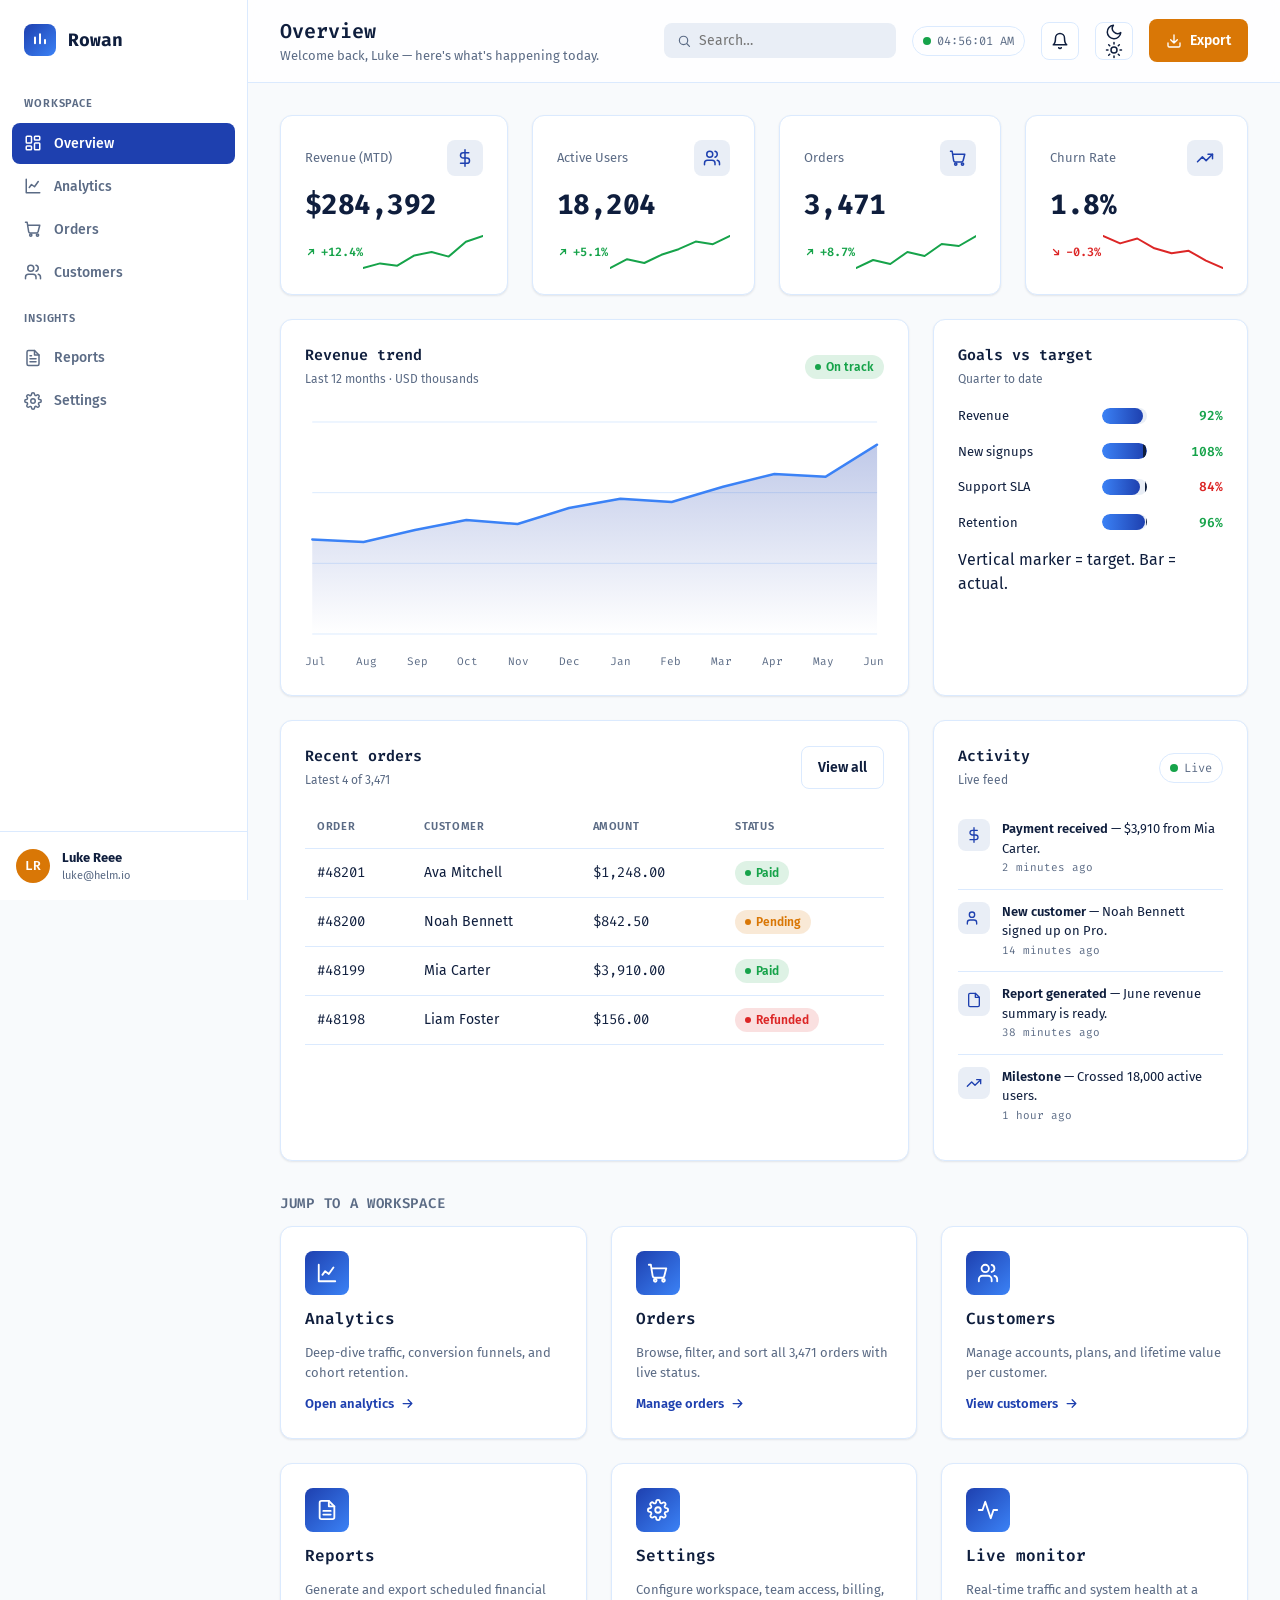
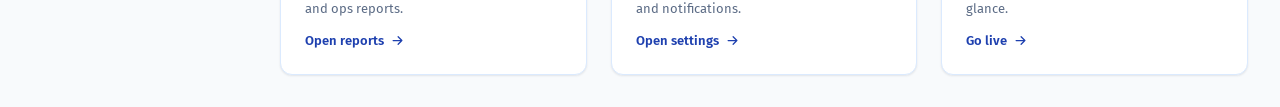
==== commit c4a03caf: "Rebrand Helm → Rowan across all pages" ====
--- a/index.html
+++ b/index.html
@@ -3,7 +3,7 @@
 <head>
   <meta charset="UTF-8" />
   <meta name="viewport" content="width=device-width, initial-scale=1" />
-  <title>Overview · Helm Analytics</title>
+  <title>Overview · Rowan Analytics</title>
   <meta name="description" content="Operations overview dashboard — real-time KPIs, revenue trends, and quick access to every workspace." />
   <link rel="stylesheet" href="styles.css" />
   <link rel="icon" href="data:image/svg+xml,<svg xmlns='http://www.w3.org/2000/svg' viewBox='0 0 32 32'><rect width='32' height='32' rx='7' fill='%231E40AF'/><path d='M9 21V11M16 21V8M23 21v-6' stroke='white' stroke-width='2.5' stroke-linecap='round'/></svg>" />
@@ -19,7 +19,7 @@
         <span class="logo" aria-hidden="true">
           <svg viewBox="0 0 24 24" width="20" height="20" fill="none" stroke="currentColor" stroke-width="2.4" stroke-linecap="round"><path d="M6 16V9M12 16V5M18 16v-4"/></svg>
         </span>
-        Helm
+        Rowan
       </div>
       <nav class="nav">
         <span class="nav-label">Workspace</span>
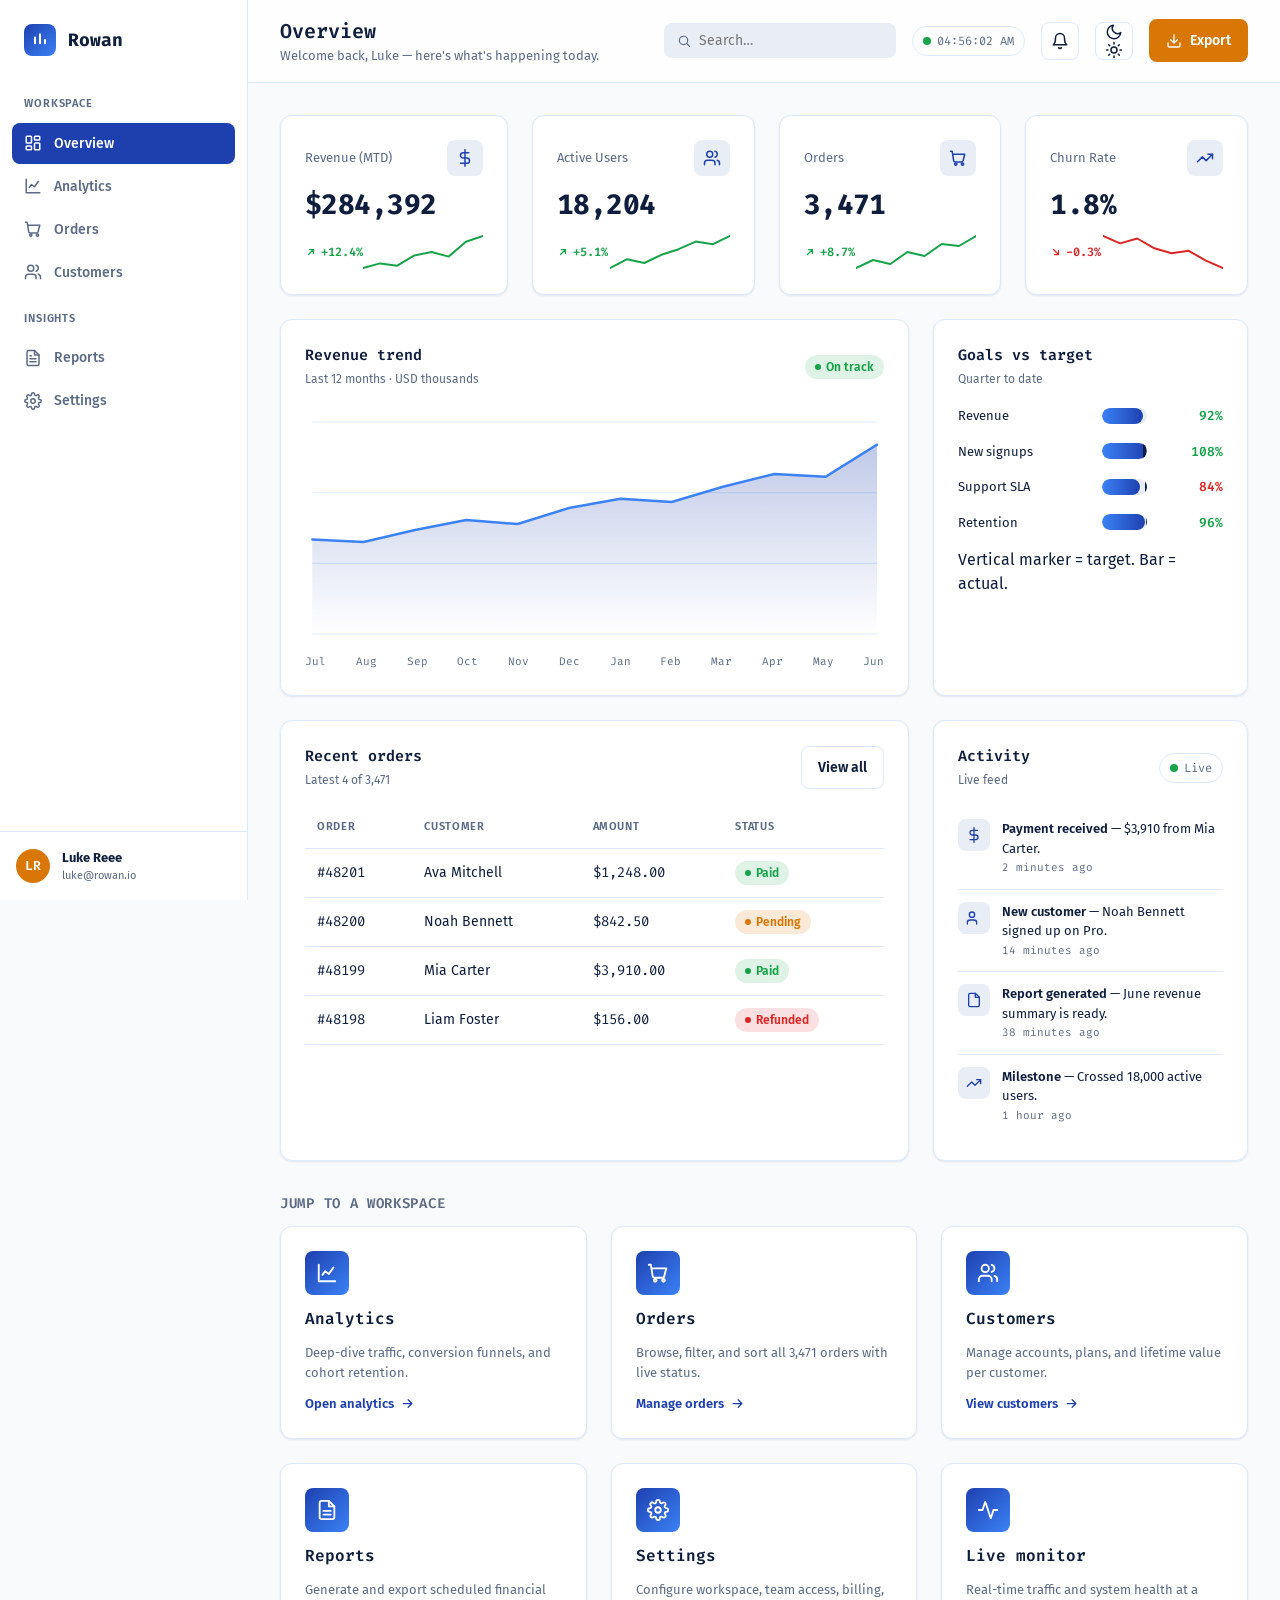
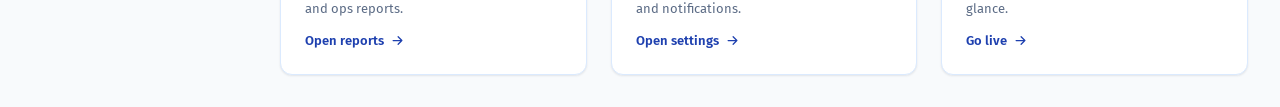
==== commit 2fd623e9: "Replace remaining helm.io references with rowan.io Co-Authored-By: Claude Opus 4.8 (1M context) <nor" ====
--- a/index.html
+++ b/index.html
@@ -52,7 +52,7 @@
       <div class="sidebar-footer">
         <div class="user-chip">
           <span class="avatar" aria-hidden="true">LR</span>
-          <span class="meta"><strong>Luke Reee</strong><small>luke@helm.io</small></span>
+          <span class="meta"><strong>Luke Reee</strong><small>luke@rowan.io</small></span>
         </div>
       </div>
     </aside>
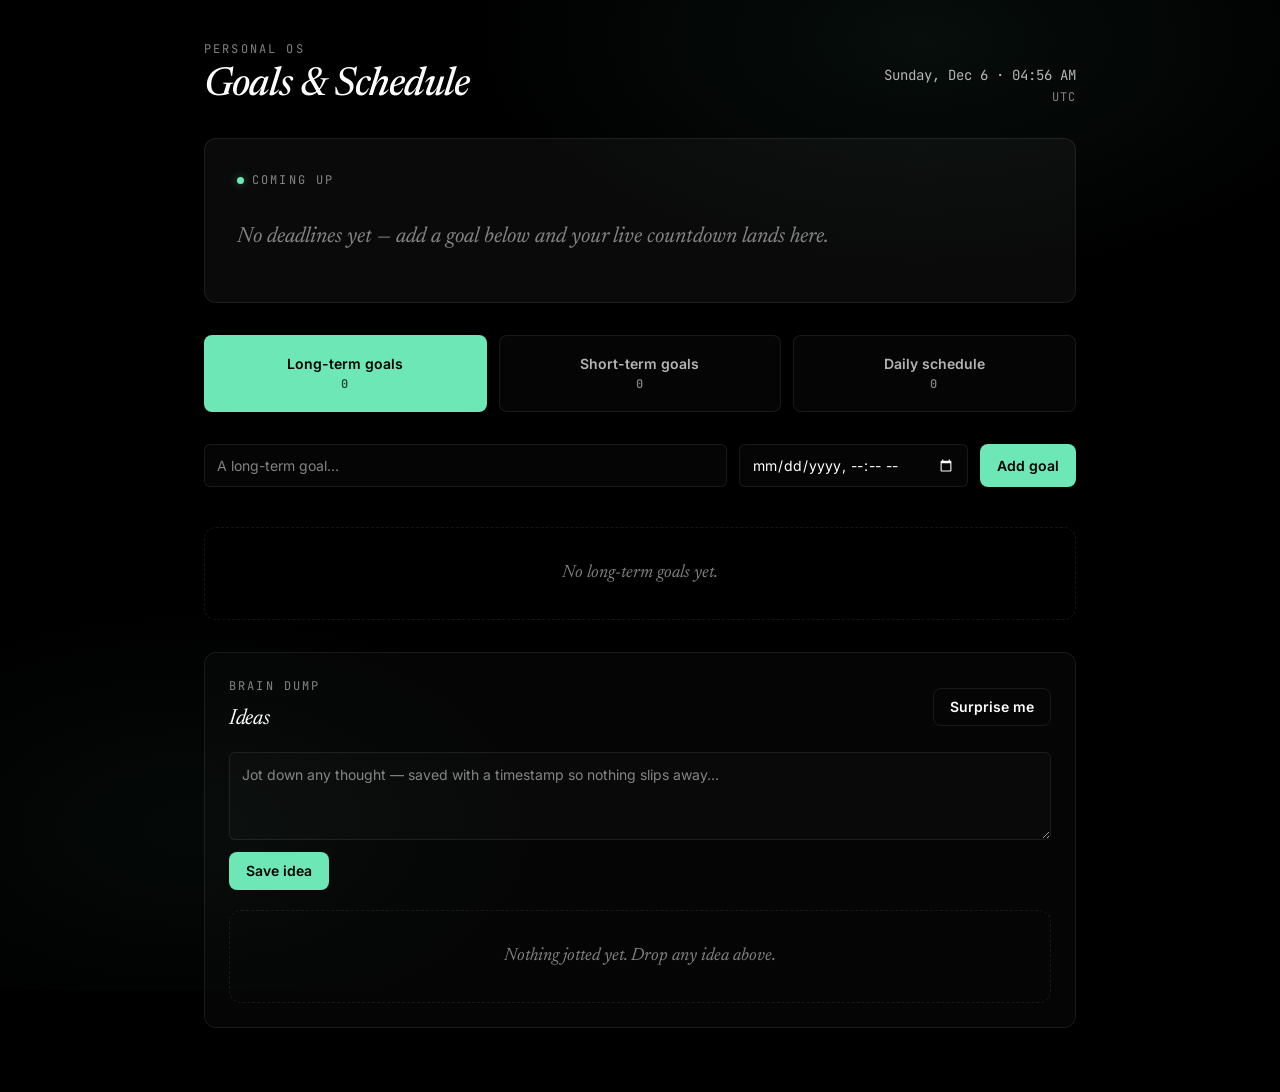
==== commit 04f1fc1e: "Replace dashboard with Goals & Daily Schedule app Wipes the old static dashboard and builds the goal" ====
--- a/index.html
+++ b/index.html
@@ -3,277 +3,112 @@
 <head>
   <meta charset="UTF-8" />
   <meta name="viewport" content="width=device-width, initial-scale=1" />
-  <title>Overview · Rowan Analytics</title>
-  <meta name="description" content="Operations overview dashboard — real-time KPIs, revenue trends, and quick access to every workspace." />
+  <title>Goals & Daily Schedule</title>
+  <meta name="description" content="A simple long-term / short-term goals and daily schedule tracker with live deadline countdowns and a brain-dump for ideas." />
   <link rel="stylesheet" href="styles.css" />
-  <link rel="icon" href="data:image/svg+xml,<svg xmlns='http://www.w3.org/2000/svg' viewBox='0 0 32 32'><rect width='32' height='32' rx='7' fill='%231E40AF'/><path d='M9 21V11M16 21V8M23 21v-6' stroke='white' stroke-width='2.5' stroke-linecap='round'/></svg>" />
+  <link rel="icon" href="data:image/svg+xml,<svg xmlns='http://www.w3.org/2000/svg' viewBox='0 0 32 32'><rect width='32' height='32' rx='8' fill='%23000'/><circle cx='16' cy='16' r='9' fill='none' stroke='%236EE7B7' stroke-width='2.5' stroke-dasharray='40 60' transform='rotate(-90 16 16)'/></svg>" />
 </head>
 <body>
-  <a href="#main" class="skip-link">Skip to content</a>
-  <div class="scrim" hidden></div>
+  <div class="wrap">
 
-  <div class="layout">
-    <!-- ============ SIDEBAR ============ -->
-    <aside class="sidebar" aria-label="Primary">
+    <!-- ============ TOPBAR ============ -->
+    <header class="topbar">
       <div class="brand">
-        <span class="logo" aria-hidden="true">
-          <svg viewBox="0 0 24 24" width="20" height="20" fill="none" stroke="currentColor" stroke-width="2.4" stroke-linecap="round"><path d="M6 16V9M12 16V5M18 16v-4"/></svg>
-        </span>
-        Rowan
+        <span class="eyebrow">Personal OS</span>
+        <h1 class="wordmark">Goals &amp; Schedule</h1>
       </div>
-      <nav class="nav">
-        <span class="nav-label">Workspace</span>
-        <a class="nav-item active" href="index.html" aria-current="page">
-          <svg viewBox="0 0 24 24" fill="none" stroke-width="2" stroke-linecap="round" stroke-linejoin="round"><rect x="3" y="3" width="7" height="9" rx="1"/><rect x="14" y="3" width="7" height="5" rx="1"/><rect x="14" y="12" width="7" height="9" rx="1"/><rect x="3" y="16" width="7" height="5" rx="1"/></svg>
-          Overview
-        </a>
-        <a class="nav-item" href="analytics.html">
-          <svg viewBox="0 0 24 24" fill="none" stroke-width="2" stroke-linecap="round" stroke-linejoin="round"><path d="M3 3v18h18"/><path d="M7 14l3-4 4 3 5-7"/></svg>
-          Analytics
-        </a>
-        <a class="nav-item" href="orders.html">
-          <svg viewBox="0 0 24 24" fill="none" stroke-width="2" stroke-linecap="round" stroke-linejoin="round"><circle cx="9" cy="20" r="1.5"/><circle cx="18" cy="20" r="1.5"/><path d="M2 3h2.2l2 12.5a2 2 0 0 0 2 1.7h8.6a2 2 0 0 0 2-1.6L21 7H6"/></svg>
-          Orders
-        </a>
-        <a class="nav-item" href="customers.html">
-          <svg viewBox="0 0 24 24" fill="none" stroke-width="2" stroke-linecap="round" stroke-linejoin="round"><path d="M16 21v-2a4 4 0 0 0-4-4H6a4 4 0 0 0-4 4v2"/><circle cx="9" cy="7" r="4"/><path d="M22 21v-2a4 4 0 0 0-3-3.87"/><path d="M16 3.13a4 4 0 0 1 0 7.75"/></svg>
-          Customers
-        </a>
-        <span class="nav-label">Insights</span>
-        <a class="nav-item" href="reports.html">
-          <svg viewBox="0 0 24 24" fill="none" stroke-width="2" stroke-linecap="round" stroke-linejoin="round"><path d="M14 2H6a2 2 0 0 0-2 2v16a2 2 0 0 0 2 2h12a2 2 0 0 0 2-2V8z"/><path d="M14 2v6h6M8 13h8M8 17h8M8 9h2"/></svg>
-          Reports
-        </a>
-        <a class="nav-item" href="settings.html">
-          <svg viewBox="0 0 24 24" fill="none" stroke-width="2" stroke-linecap="round" stroke-linejoin="round"><circle cx="12" cy="12" r="3"/><path d="M19.4 15a1.65 1.65 0 0 0 .33 1.82l.06.06a2 2 0 1 1-2.83 2.83l-.06-.06a1.65 1.65 0 0 0-1.82-.33 1.65 1.65 0 0 0-1 1.51V21a2 2 0 0 1-4 0v-.09A1.65 1.65 0 0 0 9 19.4a1.65 1.65 0 0 0-1.82.33l-.06.06a2 2 0 1 1-2.83-2.83l.06-.06a1.65 1.65 0 0 0 .33-1.82 1.65 1.65 0 0 0-1.51-1H3a2 2 0 0 1 0-4h.09A1.65 1.65 0 0 0 4.6 9a1.65 1.65 0 0 0-.33-1.82l-.06-.06a2 2 0 1 1 2.83-2.83l.06.06a1.65 1.65 0 0 0 1.82.33H9a1.65 1.65 0 0 0 1-1.51V3a2 2 0 0 1 4 0v.09a1.65 1.65 0 0 0 1 1.51 1.65 1.65 0 0 0 1.82-.33l.06-.06a2 2 0 1 1 2.83 2.83l-.06.06a1.65 1.65 0 0 0-.33 1.82V9a1.65 1.65 0 0 0 1.51 1H21a2 2 0 0 1 0 4h-.09a1.65 1.65 0 0 0-1.51 1z"/></svg>
-          Settings
-        </a>
-      </nav>
-      <div class="sidebar-footer">
-        <div class="user-chip">
-          <span class="avatar" aria-hidden="true">LR</span>
-          <span class="meta"><strong>Luke Reee</strong><small>luke@rowan.io</small></span>
+      <div class="clock" id="clock" aria-live="off">—<span class="tz" id="tz"></span></div>
+    </header>
+
+    <!-- ============ HERO: coming-up deadline ============ -->
+    <section class="hero" id="hero" aria-label="Next deadline">
+      <div class="hero__eyebrow"><span class="hero__pip"></span> Coming up</div>
+
+      <!-- empty state (shown until a goal with a deadline exists) -->
+      <div class="hero__empty" id="hero-empty">
+        No deadlines yet — add a goal below and your live countdown lands here.
+      </div>
+
+      <!-- populated state (filled by app.js) -->
+      <div id="hero-body" hidden>
+        <div class="hero__title" id="hero-title"></div>
+        <div class="hero__meta">
+          <span id="hero-due"></span> · <span class="hero__countdown" id="hero-countdown"></span>
+        </div>
+        <div class="timer">
+          <div class="timer__track"><div class="timer__fill" id="hero-fill"></div></div>
+          <div class="timer__labels"><span id="hero-start">started</span><span id="hero-end">due</span></div>
         </div>
       </div>
-    </aside>
+    </section>
 
-    <!-- ============ MAIN ============ -->
-    <div class="main">
-      <header class="topbar">
-        <button class="icon-btn menu-toggle" data-action="toggle-menu" aria-label="Open navigation">
-          <svg viewBox="0 0 24 24" fill="none" stroke-width="2" stroke-linecap="round"><path d="M3 6h18M3 12h18M3 18h18"/></svg>
-        </button>
+    <!-- ============ TABS ============ -->
+    <nav class="tabs" role="tablist" aria-label="Sections">
+      <button class="tab is-active" role="tab" data-tab="long" aria-selected="true">
+        Long-term goals<span class="tab__count" id="count-long">0</span>
+      </button>
+      <button class="tab" role="tab" data-tab="short" aria-selected="false">
+        Short-term goals<span class="tab__count" id="count-short">0</span>
+      </button>
+      <button class="tab" role="tab" data-tab="daily" aria-selected="false">
+        Daily schedule<span class="tab__count" id="count-daily">0</span>
+      </button>
+    </nav>
+
+    <!-- ============ PANEL: LONG-TERM ============ -->
+    <section class="panel is-active" data-panel="long" role="tabpanel">
+      <form class="add-form" id="form-long" autocomplete="off">
+        <input class="input grow" type="text" id="long-title" placeholder="A long-term goal…" required />
+        <input class="datetime" type="datetime-local" id="long-deadline" aria-label="Deadline" />
+        <button class="btn btn--primary" type="submit">Add goal</button>
+      </form>
+      <ul class="list" id="long-list"></ul>
+      <div class="empty" id="long-empty">No long-term goals yet.</div>
+    </section>
+
+    <!-- ============ PANEL: SHORT-TERM ============ -->
+    <section class="panel" data-panel="short" role="tabpanel" hidden>
+      <form class="add-form" id="form-short" autocomplete="off">
+        <input class="input grow" type="text" id="short-title" placeholder="A short-term goal…" required />
+        <input class="datetime" type="datetime-local" id="short-deadline" aria-label="Deadline" />
+        <button class="btn btn--primary" type="submit">Add goal</button>
+      </form>
+      <ul class="list" id="short-list"></ul>
+      <div class="empty" id="short-empty">No short-term goals yet. Jot them down — you can drop any into today's schedule.</div>
+    </section>
+
+    <!-- ============ PANEL: DAILY ============ -->
+    <section class="panel" data-panel="daily" role="tabpanel" hidden>
+      <div class="section-label" id="daily-date">Today</div>
+      <form class="add-form" id="form-daily" autocomplete="off">
+        <input class="input grow" type="text" id="daily-text" placeholder="Something to do today…" required />
+        <button class="btn btn--primary" type="submit">Add</button>
+      </form>
+      <ul class="list" id="daily-list"></ul>
+      <div class="empty" id="daily-empty">Nothing scheduled today. Add items, or pull one from your short-term goals.</div>
+    </section>
+
+    <!-- ============ IDEAS / BRAIN DUMP ============ -->
+    <section class="card ideas">
+      <div class="ideas__bar">
         <div>
-          <h1>Overview</h1>
-          <div class="crumb">Welcome back, Luke — here's what's happening today.</div>
+          <div class="card__eyebrow">Brain dump</div>
+          <div class="card__title">Ideas</div>
         </div>
-        <span class="spacer"></span>
-        <label class="search">
-          <svg viewBox="0 0 24 24" fill="none" stroke-width="2" stroke-linecap="round"><circle cx="11" cy="11" r="7"/><path d="m21 21-4.3-4.3"/></svg>
-          <input type="search" placeholder="Search…" aria-label="Search dashboard" />
-        </label>
-        <span class="pill" title="Live data"><span class="live-dot"></span><span id="live-clock">--:--:--</span></span>
-        <button class="icon-btn" aria-label="Notifications (3 unread)">
-          <svg viewBox="0 0 24 24" fill="none" stroke-width="2" stroke-linecap="round" stroke-linejoin="round"><path d="M18 8a6 6 0 0 0-12 0c0 7-3 9-3 9h18s-3-2-3-9"/><path d="M13.7 21a2 2 0 0 1-3.4 0"/></svg>
-        </button>
-        <button class="icon-btn" data-action="toggle-theme" aria-label="Toggle theme">
-          <svg class="i-moon" viewBox="0 0 24 24" fill="none" stroke-width="2" stroke-linecap="round" stroke-linejoin="round"><path d="M21 12.79A9 9 0 1 1 11.21 3 7 7 0 0 0 21 12.79z"/></svg>
-          <svg class="i-sun" viewBox="0 0 24 24" fill="none" stroke-width="2" stroke-linecap="round" stroke-linejoin="round" hidden><circle cx="12" cy="12" r="4"/><path d="M12 2v2M12 20v2M4.9 4.9l1.4 1.4M17.7 17.7l1.4 1.4M2 12h2M20 12h2M4.9 19.1l1.4-1.4M17.7 6.3l1.4-1.4"/></svg>
-        </button>
-        <a class="btn btn-accent" href="reports.html">
-          <svg viewBox="0 0 24 24" fill="none" stroke-width="2" stroke-linecap="round" stroke-linejoin="round"><path d="M21 15v4a2 2 0 0 1-2 2H5a2 2 0 0 1-2-2v-4"/><path d="M7 10l5 5 5-5M12 15V3"/></svg>
-          Export
-        </a>
-      </header>
+        <button class="btn btn--ghost" id="surprise" type="button">Surprise me</button>
+      </div>
+      <form class="idea-form" id="form-idea" autocomplete="off">
+        <textarea class="input" id="idea-text" placeholder="Jot down any thought — saved with a timestamp so nothing slips away…"></textarea>
+        <div class="idea-form__actions">
+          <button class="btn btn--primary" type="submit">Save idea</button>
+        </div>
+      </form>
+      <ul class="ideas-list" id="ideas-list"></ul>
+      <div class="empty" id="ideas-empty">Nothing jotted yet. Drop any idea above.</div>
+    </section>
 
-      <main class="content" id="main">
-        <!-- KPI ROW -->
-        <section class="grid kpi-grid" aria-label="Key metrics">
-          <article class="card kpi">
-            <div class="top">
-              <span class="label">Revenue (MTD)</span>
-              <span class="ico"><svg viewBox="0 0 24 24" fill="none" stroke-width="2" stroke-linecap="round" stroke-linejoin="round"><path d="M12 1v22M17 5H9.5a3.5 3.5 0 0 0 0 7h5a3.5 3.5 0 0 1 0 7H6"/></svg></span>
-            </div>
-            <span class="value" data-count="284392" data-prefix="$">$0</span>
-            <div class="top">
-              <span class="delta up"><svg viewBox="0 0 24 24" width="12" height="12" fill="none" stroke="currentColor" stroke-width="2.5" stroke-linecap="round" stroke-linejoin="round"><path d="M7 17 17 7M9 7h8v8"/></svg>+12.4%</span>
-              <span class="spark" data-spark="38,42,40,49,52,48,61,66"></span>
-            </div>
-          </article>
-
-          <article class="card kpi">
-            <div class="top">
-              <span class="label">Active Users</span>
-              <span class="ico"><svg viewBox="0 0 24 24" fill="none" stroke-width="2" stroke-linecap="round" stroke-linejoin="round"><path d="M16 21v-2a4 4 0 0 0-4-4H6a4 4 0 0 0-4 4v2"/><circle cx="9" cy="7" r="4"/><path d="M22 21v-2a4 4 0 0 0-3-3.87M16 3.13a4 4 0 0 1 0 7.75"/></svg></span>
-            </div>
-            <span class="value" data-count="18204">0</span>
-            <div class="top">
-              <span class="delta up"><svg viewBox="0 0 24 24" width="12" height="12" fill="none" stroke="currentColor" stroke-width="2.5" stroke-linecap="round" stroke-linejoin="round"><path d="M7 17 17 7M9 7h8v8"/></svg>+5.1%</span>
-              <span class="spark" data-spark="120,134,128,141,150,162,158,171"></span>
-            </div>
-          </article>
-
-          <article class="card kpi">
-            <div class="top">
-              <span class="label">Orders</span>
-              <span class="ico"><svg viewBox="0 0 24 24" fill="none" stroke-width="2" stroke-linecap="round" stroke-linejoin="round"><circle cx="9" cy="20" r="1.5"/><circle cx="18" cy="20" r="1.5"/><path d="M2 3h2.2l2 12.5a2 2 0 0 0 2 1.7h8.6a2 2 0 0 0 2-1.6L21 7H6"/></svg></span>
-            </div>
-            <span class="value" data-count="3471">0</span>
-            <div class="top">
-              <span class="delta up"><svg viewBox="0 0 24 24" width="12" height="12" fill="none" stroke="currentColor" stroke-width="2.5" stroke-linecap="round" stroke-linejoin="round"><path d="M7 17 17 7M9 7h8v8"/></svg>+8.7%</span>
-              <span class="spark" data-spark="22,26,24,30,28,34,33,38"></span>
-            </div>
-          </article>
-
-          <article class="card kpi">
-            <div class="top">
-              <span class="label">Churn Rate</span>
-              <span class="ico"><svg viewBox="0 0 24 24" fill="none" stroke-width="2" stroke-linecap="round" stroke-linejoin="round"><path d="M22 7 13.5 15.5 8.5 10.5 2 17"/><path d="M16 7h6v6"/></svg></span>
-            </div>
-            <span class="value" data-count="1.8" data-decimals="1" data-suffix="%">0%</span>
-            <div class="top">
-              <span class="delta down"><svg viewBox="0 0 24 24" width="12" height="12" fill="none" stroke="currentColor" stroke-width="2.5" stroke-linecap="round" stroke-linejoin="round"><path d="M7 7 17 17M17 9v8H9"/></svg>-0.3%</span>
-              <span class="spark" data-spark="31,28,30,26,24,25,21,18"></span>
-            </div>
-          </article>
-        </section>
-
-        <!-- CHARTS ROW -->
-        <section class="grid col-2" style="margin-top: var(--space-5);">
-          <article class="card">
-            <div class="card-head">
-              <div>
-                <h3>Revenue trend</h3>
-                <span class="sub">Last 12 months · USD thousands</span>
-              </div>
-              <span class="badge ok">On track</span>
-            </div>
-            <figure class="linechart" role="img"
-              aria-label="Revenue trend rising from 142K in July to 284K in June over twelve months."
-              data-values="142,138,156,171,165,189,203,198,221,240,236,284"
-              data-labels="Jul,Aug,Sep,Oct,Nov,Dec,Jan,Feb,Mar,Apr,May,Jun"></figure>
-          </article>
-
-          <article class="card">
-            <div class="card-head">
-              <div><h3>Goals vs target</h3><span class="sub">Quarter to date</span></div>
-            </div>
-            <div class="bullet" role="img" aria-label="Quarter-to-date performance against targets: Revenue 92% of target, New signups 108%, Support SLA 84%, Retention 96%.">
-              <div class="row">
-                <span>Revenue</span>
-                <span class="track"><span class="fill" style="width:92%"></span><span class="marker" style="left:100%"></span></span>
-                <span class="pct good">92%</span>
-              </div>
-              <div class="row">
-                <span>New signups</span>
-                <span class="track"><span class="fill" style="width:100%"></span><span class="marker" style="left:90%"></span></span>
-                <span class="pct good">108%</span>
-              </div>
-              <div class="row">
-                <span>Support SLA</span>
-                <span class="track"><span class="fill" style="width:84%"></span><span class="marker" style="left:95%"></span></span>
-                <span class="pct bad">84%</span>
-              </div>
-              <div class="row">
-                <span>Retention</span>
-                <span class="track"><span class="fill" style="width:96%"></span><span class="marker" style="left:97%"></span></span>
-                <span class="pct good">96%</span>
-              </div>
-            </div>
-            <p class="sub" style="margin-top:var(--space-4);">Vertical marker = target. Bar = actual.</p>
-          </article>
-        </section>
-
-        <!-- ACTIVITY + ORDERS PREVIEW -->
-        <section class="grid col-2" style="margin-top: var(--space-5);">
-          <article class="card">
-            <div class="card-head">
-              <div><h3>Recent orders</h3><span class="sub">Latest 4 of 3,471</span></div>
-              <a class="btn btn-ghost" href="orders.html">View all</a>
-            </div>
-            <div class="table-wrap">
-              <table>
-                <thead><tr><th>Order</th><th>Customer</th><th>Amount</th><th>Status</th></tr></thead>
-                <tbody>
-                  <tr><td class="numeric">#48201</td><td>Ava Mitchell</td><td class="numeric">$1,248.00</td><td><span class="badge ok">Paid</span></td></tr>
-                  <tr><td class="numeric">#48200</td><td>Noah Bennett</td><td class="numeric">$842.50</td><td><span class="badge warn">Pending</span></td></tr>
-                  <tr><td class="numeric">#48199</td><td>Mia Carter</td><td class="numeric">$3,910.00</td><td><span class="badge ok">Paid</span></td></tr>
-                  <tr><td class="numeric">#48198</td><td>Liam Foster</td><td class="numeric">$156.00</td><td><span class="badge err">Refunded</span></td></tr>
-                </tbody>
-              </table>
-            </div>
-          </article>
-
-          <article class="card">
-            <div class="card-head">
-              <div><h3>Activity</h3><span class="sub">Live feed</span></div>
-              <span class="pill"><span class="live-dot"></span>Live</span>
-            </div>
-            <ul class="feed">
-              <li>
-                <span class="fico"><svg viewBox="0 0 24 24" fill="none" stroke-width="2" stroke-linecap="round" stroke-linejoin="round"><path d="M12 1v22M17 5H9.5a3.5 3.5 0 0 0 0 7h5a3.5 3.5 0 0 1 0 7H6"/></svg></span>
-                <span class="ftext"><strong>Payment received</strong> — $3,910 from Mia Carter.<div class="ftime">2 minutes ago</div></span>
-              </li>
-              <li>
-                <span class="fico"><svg viewBox="0 0 24 24" fill="none" stroke-width="2" stroke-linecap="round" stroke-linejoin="round"><path d="M16 21v-2a4 4 0 0 0-4-4H6a4 4 0 0 0-4 4v2"/><circle cx="9" cy="7" r="4"/></svg></span>
-                <span class="ftext"><strong>New customer</strong> — Noah Bennett signed up on Pro.<div class="ftime">14 minutes ago</div></span>
-              </li>
-              <li>
-                <span class="fico"><svg viewBox="0 0 24 24" fill="none" stroke-width="2" stroke-linecap="round" stroke-linejoin="round"><path d="M14 2H6a2 2 0 0 0-2 2v16a2 2 0 0 0 2 2h12a2 2 0 0 0 2-2V8z"/><path d="M14 2v6h6"/></svg></span>
-                <span class="ftext"><strong>Report generated</strong> — June revenue summary is ready.<div class="ftime">38 minutes ago</div></span>
-              </li>
-              <li>
-                <span class="fico"><svg viewBox="0 0 24 24" fill="none" stroke-width="2" stroke-linecap="round" stroke-linejoin="round"><path d="M22 7 13.5 15.5 8.5 10.5 2 17"/><path d="M16 7h6v6"/></svg></span>
-                <span class="ftext"><strong>Milestone</strong> — Crossed 18,000 active users.<div class="ftime">1 hour ago</div></span>
-              </li>
-            </ul>
-          </article>
-        </section>
-
-        <!-- QUICK LINKS — entry point to every page -->
-        <h2 class="section-title">Jump to a workspace</h2>
-        <section class="grid tiles" aria-label="Navigate to pages">
-          <a class="tile" href="analytics.html">
-            <span class="ico"><svg viewBox="0 0 24 24" fill="none" stroke-width="2" stroke-linecap="round" stroke-linejoin="round"><path d="M3 3v18h18"/><path d="M7 14l3-4 4 3 5-7"/></svg></span>
-            <h3>Analytics</h3>
-            <p>Deep-dive traffic, conversion funnels, and cohort retention.</p>
-            <span class="go">Open analytics <svg viewBox="0 0 24 24" fill="none" stroke-width="2" stroke-linecap="round" stroke-linejoin="round"><path d="M5 12h14M13 6l6 6-6 6"/></svg></span>
-          </a>
-          <a class="tile" href="orders.html">
-            <span class="ico"><svg viewBox="0 0 24 24" fill="none" stroke-width="2" stroke-linecap="round" stroke-linejoin="round"><circle cx="9" cy="20" r="1.5"/><circle cx="18" cy="20" r="1.5"/><path d="M2 3h2.2l2 12.5a2 2 0 0 0 2 1.7h8.6a2 2 0 0 0 2-1.6L21 7H6"/></svg></span>
-            <h3>Orders</h3>
-            <p>Browse, filter, and sort all 3,471 orders with live status.</p>
-            <span class="go">Manage orders <svg viewBox="0 0 24 24" fill="none" stroke-width="2" stroke-linecap="round" stroke-linejoin="round"><path d="M5 12h14M13 6l6 6-6 6"/></svg></span>
-          </a>
-          <a class="tile" href="customers.html">
-            <span class="ico"><svg viewBox="0 0 24 24" fill="none" stroke-width="2" stroke-linecap="round" stroke-linejoin="round"><path d="M16 21v-2a4 4 0 0 0-4-4H6a4 4 0 0 0-4 4v2"/><circle cx="9" cy="7" r="4"/><path d="M22 21v-2a4 4 0 0 0-3-3.87M16 3.13a4 4 0 0 1 0 7.75"/></svg></span>
-            <h3>Customers</h3>
-            <p>Manage accounts, plans, and lifetime value per customer.</p>
-            <span class="go">View customers <svg viewBox="0 0 24 24" fill="none" stroke-width="2" stroke-linecap="round" stroke-linejoin="round"><path d="M5 12h14M13 6l6 6-6 6"/></svg></span>
-          </a>
-          <a class="tile" href="reports.html">
-            <span class="ico"><svg viewBox="0 0 24 24" fill="none" stroke-width="2" stroke-linecap="round" stroke-linejoin="round"><path d="M14 2H6a2 2 0 0 0-2 2v16a2 2 0 0 0 2 2h12a2 2 0 0 0 2-2V8z"/><path d="M14 2v6h6M8 13h8M8 17h8"/></svg></span>
-            <h3>Reports</h3>
-            <p>Generate and export scheduled financial and ops reports.</p>
-            <span class="go">Open reports <svg viewBox="0 0 24 24" fill="none" stroke-width="2" stroke-linecap="round" stroke-linejoin="round"><path d="M5 12h14M13 6l6 6-6 6"/></svg></span>
-          </a>
-          <a class="tile" href="settings.html">
-            <span class="ico"><svg viewBox="0 0 24 24" fill="none" stroke-width="2" stroke-linecap="round" stroke-linejoin="round"><circle cx="12" cy="12" r="3"/><path d="M19.4 15a1.65 1.65 0 0 0 .33 1.82l.06.06a2 2 0 1 1-2.83 2.83l-.06-.06a1.65 1.65 0 0 0-1.82-.33 1.65 1.65 0 0 0-1 1.51V21a2 2 0 0 1-4 0v-.09A1.65 1.65 0 0 0 9 19.4a1.65 1.65 0 0 0-1.82.33l-.06.06a2 2 0 1 1-2.83-2.83l.06-.06a1.65 1.65 0 0 0 .33-1.82 1.65 1.65 0 0 0-1.51-1H3a2 2 0 0 1 0-4h.09A1.65 1.65 0 0 0 4.6 9a1.65 1.65 0 0 0-.33-1.82l-.06-.06a2 2 0 1 1 2.83-2.83l.06.06a1.65 1.65 0 0 0 1.82.33H9a1.65 1.65 0 0 0 1-1.51V3a2 2 0 0 1 4 0v.09a1.65 1.65 0 0 0 1 1.51 1.65 1.65 0 0 0 1.82-.33l.06-.06a2 2 0 1 1 2.83 2.83l-.06.06a1.65 1.65 0 0 0-.33 1.82V9a1.65 1.65 0 0 0 1.51 1H21a2 2 0 0 1 0 4h-.09a1.65 1.65 0 0 0-1.51 1z"/></svg></span>
-            <h3>Settings</h3>
-            <p>Configure workspace, team access, billing, and notifications.</p>
-            <span class="go">Open settings <svg viewBox="0 0 24 24" fill="none" stroke-width="2" stroke-linecap="round" stroke-linejoin="round"><path d="M5 12h14M13 6l6 6-6 6"/></svg></span>
-          </a>
-          <a class="tile" href="analytics.html#realtime">
-            <span class="ico"><svg viewBox="0 0 24 24" fill="none" stroke-width="2" stroke-linecap="round" stroke-linejoin="round"><path d="M22 12h-4l-3 9L9 3l-3 9H2"/></svg></span>
-            <h3>Live monitor</h3>
-            <p>Real-time traffic and system health at a glance.</p>
-            <span class="go">Go live <svg viewBox="0 0 24 24" fill="none" stroke-width="2" stroke-linecap="round" stroke-linejoin="round"><path d="M5 12h14M13 6l6 6-6 6"/></svg></span>
-          </a>
-        </section>
-      </main>
-    </div>
   </div>
 
-  <script src="app.js"></script>
+  <script type="module" src="app.js"></script>
 </body>
 </html>
--- a/styles.css
+++ b/styles.css
@@ -1,54 +1,38 @@
 /* ============================================================
-   Dashboard — shared stylesheet
-   Style: Data-Dense Dashboard · Blue + Amber · Light/Dark
-   Fonts: Fira Sans (body) / Fira Code (headings, numerics)
+   Goals & Daily Schedule — stylesheet
+   Visual system ported from design-kit.tsx:
+   dark · editorial · mint-accented. Serif-italic titles,
+   mono eyebrows, the filling timer line.
+   (Piece 1: shell + styles. Logic lives in app.js.)
    ============================================================ */
 
-@import url('https://fonts.googleapis.com/css2?family=Fira+Code:wght@400;500;600;700&family=Fira+Sans:wght@300;400;500;600;700&display=swap');
+@import url('https://fonts.googleapis.com/css2?family=Inter:wght@400;500;600;700&family=Newsreader:ital,opsz,wght@1,6..72,400;1,6..72,500;0,6..72,400&family=JetBrains+Mono:wght@400;500;700&display=swap');
 
 :root {
-  --color-primary: #1E40AF;
-  --color-on-primary: #FFFFFF;
-  --color-secondary: #3B82F6;
-  --color-accent: #D97706;
-  --color-background: #F8FAFC;
-  --color-surface: #FFFFFF;
-  --color-foreground: #0F1E3D;
-  --color-muted-fg: #5B6B85;
-  --color-muted: #E9EEF6;
-  --color-border: #DBEAFE;
-  --color-destructive: #DC2626;
-  --color-success: #16A34A;
-  --color-warning: #D97706;
-  --color-ring: #1E40AF;
-
-  --shadow-sm: 0 1px 2px rgba(15, 30, 61, .06), 0 1px 3px rgba(15, 30, 61, .04);
-  --shadow-md: 0 4px 12px rgba(15, 30, 61, .08);
-  --radius: 12px;
-  --radius-sm: 8px;
-  --sidebar-w: 248px;
-
-  --space-1: 4px;  --space-2: 8px;  --space-3: 12px;
-  --space-4: 16px; --space-5: 24px; --space-6: 32px; --space-8: 48px;
-}
-
-[data-theme="dark"] {
-  --color-primary: #60A5FA;
-  --color-on-primary: #0B1220;
-  --color-secondary: #93C5FD;
-  --color-accent: #FBBF24;
-  --color-background: #0B1220;
-  --color-surface: #131C2E;
-  --color-foreground: #E6EDF8;
-  --color-muted-fg: #93A2BE;
-  --color-muted: #1B2438;
-  --color-border: #263147;
-  --color-destructive: #F87171;
-  --color-success: #4ADE80;
-  --color-warning: #FBBF24;
-  --color-ring: #60A5FA;
-  --shadow-sm: 0 1px 2px rgba(0, 0, 0, .4);
-  --shadow-md: 0 6px 20px rgba(0, 0, 0, .5);
+  --bg: #000; --bg-elevated: #0a0a0a; --fg: #fff;
+  --accent: #6EE7B7; --accent-hover: #5dd6a6; --accent-deep: #1f4d3d; --accent-glow: rgba(110,231,183,.4);
+  --amber: #F59E0B; --amber-warm: #d97706; --wine: #7c2d12; --red: #EF4444;
+  --muted: rgba(255,255,255,.5); --muted-strong: rgba(255,255,255,.7);
+  --border: rgba(255,255,255,.08); --border-strong: rgba(255,255,255,.16);
+  --card: rgba(255,255,255,.02); --card-elevated: rgba(255,255,255,.04);
+
+  --space-1: .25rem; --space-2: .5rem; --space-3: .75rem; --space-4: 1rem;
+  --space-5: 1.25rem; --space-6: 1.5rem; --space-8: 2rem; --space-10: 2.5rem;
+  --space-12: 3rem; --space-16: 4rem;
+
+  --radius-sm: 6px; --radius-md: 8px; --radius-lg: 12px; --radius-pill: 999px;
+
+  --text-xs: .75rem; --text-sm: .875rem; --text-base: 1rem; --text-lg: 1.125rem;
+  --text-xl: 1.375rem; --text-2xl: 1.75rem; --text-3xl: 2.5rem; --text-4xl: 3.25rem;
+
+  --font-sans: 'Inter', -apple-system, BlinkMacSystemFont, 'Segoe UI', sans-serif;
+  --font-serif: 'Newsreader', 'Times New Roman', Georgia, serif;
+  --font-mono: 'JetBrains Mono', ui-monospace, 'SFMono-Regular', Menlo, monospace;
+
+  --ease: cubic-bezier(.2,.8,.2,1);
+  --ease-premium: cubic-bezier(.16,1,.3,1);
+  --ease-out-soft: cubic-bezier(.32,.72,0,1);
+  --duration-fast: 120ms; --duration: 180ms; --duration-lift: 480ms;
 }
 
 * { box-sizing: border-box; margin: 0; padding: 0; }
@@ -56,296 +40,241 @@
 html { scroll-behavior: smooth; }
 
 body {
-  font-family: 'Fira Sans', system-ui, -apple-system, sans-serif;
-  background: var(--color-background);
-  color: var(--color-foreground);
+  font-family: var(--font-sans);
+  background: var(--bg);
+  color: var(--fg);
   line-height: 1.5;
   -webkit-font-smoothing: antialiased;
-}
-
-h1, h2, h3, .numeric {
-  font-family: 'Fira Code', ui-monospace, monospace;
-}
-
-a { color: inherit; text-decoration: none; }
-
-/* ---------- Layout shell ---------- */
-.layout { display: flex; min-height: 100dvh; }
-
-.sidebar {
-  width: var(--sidebar-w);
-  flex-shrink: 0;
-  background: var(--color-surface);
-  border-right: 1px solid var(--color-border);
-  display: flex;
-  flex-direction: column;
-  position: sticky;
-  top: 0;
-  height: 100dvh;
-}
-
-.brand {
+  min-height: 100vh;
+  position: relative;
+  overflow-x: hidden;
+}
+
+/* ambient drifting glow — ported from .dk-shell::before */
+body::before {
+  content: ''; position: fixed; inset: -10% -5%; z-index: 0; pointer-events: none;
+  background:
+    radial-gradient(ellipse 50% 35% at 70% 12%, rgba(110,231,183,.06), transparent 65%),
+    radial-gradient(ellipse 40% 30% at 18% 85%, rgba(110,231,183,.04), transparent 70%);
+  animation: drift 60s ease-in-out infinite alternate;
+}
+@keyframes drift { from { transform: translate3d(0,0,0); } to { transform: translate3d(-2%,1%,0); } }
+
+.wrap {
+  position: relative; z-index: 1;
+  max-width: 920px; margin: 0 auto;
+  padding: var(--space-10) var(--space-6) var(--space-16);
+  display: flex; flex-direction: column; gap: var(--space-8);
+}
+
+/* ---------- Topbar ---------- */
+.topbar { display: flex; align-items: flex-end; justify-content: space-between; gap: var(--space-4); }
+.eyebrow {
+  font-family: var(--font-mono); font-size: var(--text-xs); letter-spacing: .18em;
+  text-transform: uppercase; color: var(--muted); display: block; margin-bottom: var(--space-2);
+}
+.wordmark { font-family: var(--font-serif); font-style: italic; font-weight: 500; font-size: var(--text-3xl); letter-spacing: -.02em; line-height: 1; }
+.clock {
+  font-family: var(--font-mono); font-size: var(--text-sm); color: var(--muted-strong);
+  text-align: right; white-space: nowrap;
+}
+.clock .tz { display: block; font-size: var(--text-xs); color: var(--muted); letter-spacing: .08em; margin-top: 2px; }
+
+/* ---------- Card base (ported from .dk-card) ---------- */
+.card {
+  background: var(--card); border: 1px solid var(--border);
+  border-radius: var(--radius-lg); padding: var(--space-6);
+  transition: border-color var(--duration) var(--ease);
+}
+.card__eyebrow { font-family: var(--font-mono); font-size: var(--text-xs); letter-spacing: .18em; text-transform: uppercase; color: var(--muted); margin-bottom: var(--space-2); }
+.card__title { font-family: var(--font-serif); font-style: italic; font-size: var(--text-xl); letter-spacing: -.015em; }
+
+/* ---------- HERO: coming-up deadline ---------- */
+.hero {
+  position: relative;
+  background: var(--card-elevated); border: 1px solid var(--border);
+  border-radius: var(--radius-lg); padding: var(--space-8);
+  overflow: hidden;
+  transition: border-color var(--duration) var(--ease), box-shadow var(--duration) var(--ease);
+}
+.hero__eyebrow { font-family: var(--font-mono); font-size: var(--text-xs); letter-spacing: .18em; text-transform: uppercase; color: var(--muted); margin-bottom: var(--space-4); display: flex; align-items: center; gap: var(--space-2); }
+.hero__pip { width: 7px; height: 7px; border-radius: 50%; background: var(--accent); box-shadow: 0 0 9px var(--accent-glow); animation: pulse 1.7s ease-in-out infinite; }
+@keyframes pulse { 0%,100% { opacity: 1; } 50% { opacity: .35; } }
+
+.hero__title { font-family: var(--font-serif); font-style: italic; font-weight: 500; font-size: var(--text-3xl); letter-spacing: -.02em; line-height: 1.05; margin-bottom: var(--space-2); }
+.hero__meta { font-family: var(--font-mono); font-size: var(--text-sm); color: var(--muted-strong); margin-bottom: var(--space-6); }
+.hero__countdown { color: var(--accent); }
+
+.hero__empty {
+  font-family: var(--font-serif); font-style: italic; font-size: var(--text-xl);
+  color: var(--muted); padding: var(--space-4) 0;
+}
+
+/* danger flash — when a deadline is inside its warning window */
+.hero.is-danger { border-color: rgba(239,68,68,.5); animation: danger 1.2s ease-in-out infinite; }
+.hero.is-danger .hero__countdown { color: var(--red); }
+.hero.is-danger .hero__pip { background: var(--red); box-shadow: 0 0 9px rgba(239,68,68,.5); }
+@keyframes danger {
+  0%,100% { box-shadow: 0 0 0 0 rgba(239,68,68,0); }
+  50% { box-shadow: 0 0 36px 0 rgba(239,68,68,.28); border-color: rgba(239,68,68,.85); }
+}
+
+/* ---------- The filling timer line ---------- */
+.timer { display: flex; flex-direction: column; gap: var(--space-2); }
+.timer__track {
+  position: relative; height: 12px; border-radius: var(--radius-pill);
+  background: rgba(255,255,255,.06); overflow: hidden;
+}
+.timer__fill {
+  position: absolute; inset: 0 auto 0 0; width: 0%;
+  border-radius: var(--radius-pill);
+  /* positional gradient: stays fixed to the track, revealed as width grows.
+     --timer-w (track pixel width) is set in app.js so colors don't squash. */
+  background-image: linear-gradient(90deg, var(--accent) 0%, var(--amber) 68%, var(--red) 100%);
+  background-repeat: no-repeat;
+  background-size: var(--timer-w, 600px) 100%;
+  box-shadow: 0 0 12px var(--accent-glow);
+  transition: width 900ms var(--ease-premium);
+}
+.timer__labels { display: flex; justify-content: space-between; font-family: var(--font-mono); font-size: var(--text-xs); color: var(--muted); }
+
+/* ---------- Tabs (the three big buttons) ---------- */
+.tabs { display: grid; grid-template-columns: repeat(3, 1fr); gap: var(--space-3); }
+.tab {
+  font-family: var(--font-sans); font-size: var(--text-sm); font-weight: 600;
+  color: var(--muted-strong); background: var(--card); border: 1px solid var(--border);
+  border-radius: var(--radius-md); padding: var(--space-5) var(--space-4);
+  cursor: pointer; text-align: center; line-height: 1.2;
+  transition: border-color var(--duration) var(--ease), background var(--duration) var(--ease), color var(--duration) var(--ease), transform var(--duration-fast) var(--ease);
+}
+.tab:hover { border-color: var(--border-strong); background: var(--card-elevated); color: var(--fg); }
+.tab:active { transform: translateY(1px); }
+.tab:focus-visible { outline: 2px solid var(--accent); outline-offset: 2px; }
+.tab.is-active { background: var(--accent); color: #000; border-color: transparent; }
+.tab .tab__count { display: block; font-family: var(--font-mono); font-size: var(--text-xs); letter-spacing: .12em; margin-top: 4px; opacity: .7; }
+
+/* ---------- Panels ---------- */
+.panel { display: none; flex-direction: column; gap: var(--space-5); }
+.panel.is-active { display: flex; animation: panelIn 320ms var(--ease-premium) both; }
+@keyframes panelIn { from { opacity: 0; transform: translateY(8px); } to { opacity: 1; transform: none; } }
+
+/* add forms */
+.add-form { display: flex; gap: var(--space-3); flex-wrap: wrap; }
+.add-form .grow { flex: 1 1 240px; min-width: 0; }
+
+.input, .datetime {
+  background: var(--card); border: 1px solid var(--border); color: var(--fg);
+  font-family: var(--font-sans); font-size: var(--text-sm); padding: .6875rem var(--space-3);
+  border-radius: var(--radius-sm); outline: none; width: 100%;
+  transition: border-color var(--duration) var(--ease), background var(--duration) var(--ease);
+  color-scheme: dark;
+}
+.input::placeholder { color: var(--muted); }
+.input:hover, .datetime:hover { border-color: var(--border-strong); }
+.input:focus, .datetime:focus { border-color: var(--accent); background: rgba(110,231,183,.04); }
+.datetime { flex: 0 1 220px; }
+
+textarea.input { resize: vertical; min-height: 88px; line-height: 1.5; }
+
+/* buttons (ported from .dk-btn) */
+.btn {
+  display: inline-flex; align-items: center; justify-content: center; gap: var(--space-2);
+  padding: .6875rem var(--space-4); border: 1px solid transparent; border-radius: var(--radius-md);
+  font-family: var(--font-sans); font-size: var(--text-sm); font-weight: 600; line-height: 1;
+  white-space: nowrap; cursor: pointer;
+  transition: background var(--duration) var(--ease), border-color var(--duration) var(--ease), color var(--duration) var(--ease), transform var(--duration-fast) var(--ease);
+}
+.btn:focus-visible { outline: 2px solid var(--accent); outline-offset: 2px; }
+.btn--primary { background: var(--accent); color: #000; }
+.btn--primary:hover { background: var(--accent-hover); }
+.btn--primary:active { transform: translateY(1px); }
+.btn--ghost { background: transparent; color: var(--fg); border-color: var(--border); }
+.btn--ghost:hover { border-color: var(--border-strong); background: var(--card); }
+
+/* ---------- Goal / schedule lists ---------- */
+.list { display: flex; flex-direction: column; gap: var(--space-3); list-style: none; }
+.item {
+  background: var(--card); border: 1px solid var(--border); border-radius: var(--radius-lg);
+  padding: var(--space-5); display: flex; flex-direction: column; gap: var(--space-3);
+  transition: border-color var(--duration) var(--ease);
+}
+.item:hover { border-color: var(--border-strong); }
+.item__top { display: flex; align-items: flex-start; justify-content: space-between; gap: var(--space-3); }
+.item__title { font-family: var(--font-serif); font-style: italic; font-size: var(--text-lg); letter-spacing: -.01em; }
+.item__title.is-done { text-decoration: line-through; color: var(--muted); }
+.item__actions { display: flex; gap: var(--space-2); flex-shrink: 0; }
+
+/* small icon buttons */
+.iconbtn {
+  width: 34px; height: 34px; display: grid; place-items: center;
+  background: transparent; border: 1px solid var(--border); border-radius: var(--radius-sm);
+  color: var(--muted-strong); cursor: pointer;
+  transition: border-color var(--duration) var(--ease), color var(--duration) var(--ease), background var(--duration) var(--ease);
+}
+.iconbtn:hover { border-color: var(--border-strong); color: var(--fg); background: var(--card); }
+.iconbtn--danger:hover { border-color: rgba(239,68,68,.5); color: var(--red); }
+.iconbtn svg { width: 16px; height: 16px; }
+
+/* daily schedule rows (checkable) */
+.row {
   display: flex; align-items: center; gap: var(--space-3);
-  padding: var(--space-5) var(--space-5) var(--space-4);
-  font-family: 'Fira Code', monospace;
-  font-weight: 700;
-  font-size: 18px;
-}
-.brand .logo {
-  width: 32px; height: 32px; border-radius: var(--radius-sm);
-  background: linear-gradient(135deg, var(--color-primary), var(--color-secondary));
-  display: grid; place-items: center; color: #fff; flex-shrink: 0;
-}
-
-.nav { padding: var(--space-2) var(--space-3); display: flex; flex-direction: column; gap: 2px; }
-.nav-label {
-  font-size: 11px; text-transform: uppercase; letter-spacing: .08em;
-  color: var(--color-muted-fg); padding: var(--space-4) var(--space-3) var(--space-2);
-  font-weight: 600;
-}
-.nav-item {
-  display: flex; align-items: center; gap: var(--space-3);
-  padding: 10px var(--space-3); border-radius: var(--radius-sm);
-  color: var(--color-muted-fg); font-weight: 500; font-size: 14px;
-  cursor: pointer; transition: background .18s ease, color .18s ease;
-}
-.nav-item:hover { background: var(--color-muted); color: var(--color-foreground); }
-.nav-item.active { background: var(--color-primary); color: var(--color-on-primary); }
-.nav-item.active svg { stroke: var(--color-on-primary); }
-.nav-item svg { width: 18px; height: 18px; stroke: currentColor; flex-shrink: 0; }
-
-.sidebar-footer { margin-top: auto; padding: var(--space-4); border-top: 1px solid var(--color-border); }
-.user-chip { display: flex; align-items: center; gap: var(--space-3); font-size: 13px; }
-.avatar {
-  width: 34px; height: 34px; border-radius: 50%;
-  background: var(--color-accent); color: #fff; flex-shrink: 0;
-  display: grid; place-items: center; font-family: 'Fira Code', monospace; font-weight: 600;
-}
-.user-chip .meta small { color: var(--color-muted-fg); display: block; font-size: 11px; }
-
-/* ---------- Main ---------- */
-.main { flex: 1; min-width: 0; display: flex; flex-direction: column; }
-
-.topbar {
-  display: flex; align-items: center; gap: var(--space-4);
-  padding: var(--space-4) var(--space-6);
-  border-bottom: 1px solid var(--color-border);
-  background: color-mix(in srgb, var(--color-surface) 80%, transparent);
-  backdrop-filter: blur(8px);
-  position: sticky; top: 0; z-index: 20;
-}
-.topbar h1 { font-size: 20px; font-weight: 600; }
-.topbar .crumb { color: var(--color-muted-fg); font-size: 13px; }
-.spacer { flex: 1; }
-
-.search {
-  display: flex; align-items: center; gap: var(--space-2);
-  background: var(--color-muted); border: 1px solid transparent;
-  border-radius: var(--radius-sm); padding: 8px var(--space-3); min-width: 220px;
-}
-.search:focus-within { border-color: var(--color-ring); }
-.search input { border: none; background: none; outline: none; color: var(--color-foreground); font-size: 14px; width: 100%; font-family: inherit; }
-.search svg { width: 16px; height: 16px; stroke: var(--color-muted-fg); }
-
-.icon-btn {
-  width: 38px; height: 38px; display: grid; place-items: center;
-  border-radius: var(--radius-sm); border: 1px solid var(--color-border);
-  background: var(--color-surface); cursor: pointer; color: var(--color-foreground);
-  transition: background .18s ease;
-}
-.icon-btn:hover { background: var(--color-muted); }
-.icon-btn svg { width: 18px; height: 18px; stroke: currentColor; }
-
-.content { padding: var(--space-6); flex: 1; }
-.page-intro { margin-bottom: var(--space-5); }
-.page-intro p { color: var(--color-muted-fg); font-size: 14px; margin-top: 4px; }
-
-/* ---------- Buttons ---------- */
-.btn {
-  display: inline-flex; align-items: center; gap: var(--space-2);
-  padding: 10px var(--space-4); border-radius: var(--radius-sm);
-  font-family: inherit; font-weight: 600; font-size: 14px; cursor: pointer;
-  border: 1px solid transparent; transition: filter .18s ease, background .18s ease;
-}
-.btn svg { width: 16px; height: 16px; stroke: currentColor; }
-.btn-primary { background: var(--color-primary); color: var(--color-on-primary); }
-.btn-primary:hover { filter: brightness(1.08); }
-.btn-accent { background: var(--color-accent); color: #fff; }
-.btn-accent:hover { filter: brightness(1.06); }
-.btn-ghost { background: transparent; border-color: var(--color-border); color: var(--color-foreground); }
-.btn-ghost:hover { background: var(--color-muted); }
-
-/* ---------- Cards & grid ---------- */
-.grid { display: grid; gap: var(--space-5); }
-.kpi-grid { grid-template-columns: repeat(4, 1fr); }
-.col-2 { grid-template-columns: 2fr 1fr; }
-.col-3 { grid-template-columns: repeat(3, 1fr); }
-
-.card {
-  background: var(--color-surface); border: 1px solid var(--color-border);
-  border-radius: var(--radius); padding: var(--space-5); box-shadow: var(--shadow-sm);
-}
-.card-head { display: flex; align-items: center; justify-content: space-between; margin-bottom: var(--space-4); }
-.card-head h3 { font-size: 15px; font-weight: 600; }
-.card-head .sub { font-size: 12px; color: var(--color-muted-fg); }
-
-.kpi { display: flex; flex-direction: column; gap: var(--space-2); }
-.kpi .top { display: flex; align-items: center; justify-content: space-between; }
-.kpi .label { font-size: 13px; color: var(--color-muted-fg); }
-.kpi .value { font-family: 'Fira Code', monospace; font-size: 28px; font-weight: 700; letter-spacing: -.02em; }
-.kpi .ico { width: 36px; height: 36px; border-radius: var(--radius-sm); display: grid; place-items: center; background: var(--color-muted); }
-.kpi .ico svg { width: 18px; height: 18px; stroke: var(--color-primary); }
-.delta { font-size: 12px; font-weight: 600; font-family: 'Fira Code', monospace; display: inline-flex; align-items: center; gap: 4px; }
-.delta.up { color: var(--color-success); }
-.delta.down { color: var(--color-destructive); }
-
-/* ---------- Quick-link tiles (home) ---------- */
-.tiles { grid-template-columns: repeat(3, 1fr); }
-.tile {
-  display: flex; flex-direction: column; gap: var(--space-3);
-  background: var(--color-surface); border: 1px solid var(--color-border);
-  border-radius: var(--radius); padding: var(--space-5);
-  box-shadow: var(--shadow-sm);
-  transition: transform .18s ease, box-shadow .18s ease, border-color .18s ease;
-}
-.tile:hover { transform: translateY(-3px); box-shadow: var(--shadow-md); border-color: var(--color-secondary); }
-.tile:focus-visible { outline: 2px solid var(--color-ring); outline-offset: 2px; }
-.tile .ico { width: 44px; height: 44px; border-radius: var(--radius-sm); display: grid; place-items: center;
-  background: linear-gradient(135deg, var(--color-primary), var(--color-secondary)); }
-.tile .ico svg { width: 22px; height: 22px; stroke: #fff; }
-.tile h3 { font-size: 16px; font-weight: 600; }
-.tile p { font-size: 13px; color: var(--color-muted-fg); }
-.tile .go { margin-top: auto; font-size: 13px; font-weight: 600; color: var(--color-primary); display: inline-flex; align-items: center; gap: 6px; }
-.tile .go svg { width: 15px; height: 15px; stroke: currentColor; transition: transform .18s ease; }
-.tile:hover .go svg { transform: translateX(3px); }
-
-/* ---------- Charts (pure CSS) ---------- */
-.bars { display: flex; align-items: flex-end; gap: var(--space-3); height: 200px; padding-top: var(--space-4); }
-.bars .bar-col { flex: 1; display: flex; flex-direction: column; align-items: center; gap: var(--space-2); height: 100%; justify-content: flex-end; }
-.bars .bar {
-  width: 100%; border-radius: 6px 6px 0 0;
-  background: linear-gradient(180deg, var(--color-secondary), var(--color-primary));
-  transition: filter .18s ease; cursor: pointer; position: relative;
-}
-.bars .bar:hover { filter: brightness(1.12); }
-.bars .bar-col small { font-size: 11px; color: var(--color-muted-fg); font-family: 'Fira Code', monospace; }
-
-.donut { display: grid; place-items: center; padding: var(--space-3) 0; }
-.donut .ring {
-  width: 168px; height: 168px; border-radius: 50%;
-  display: grid; place-items: center;
-  background: conic-gradient(var(--color-primary) 0 46%, var(--color-secondary) 46% 74%, var(--color-accent) 74% 90%, var(--color-muted) 90% 100%);
-}
-.donut .hole { width: 110px; height: 110px; border-radius: 50%; background: var(--color-surface); display: grid; place-items: center; text-align: center; }
-.donut .hole strong { font-family: 'Fira Code', monospace; font-size: 22px; display: block; line-height: 1.1; }
-.donut .hole small { font-size: 11px; color: var(--color-muted-fg); display: block; }
-.legend { display: flex; flex-direction: column; gap: var(--space-3); margin-top: var(--space-4); }
-.legend .row { display: flex; align-items: center; gap: var(--space-3); font-size: 13px; }
-.legend .dot { width: 10px; height: 10px; border-radius: 3px; }
-.legend .row .val { margin-left: auto; font-family: 'Fira Code', monospace; font-weight: 600; }
-
-/* ---------- Table ---------- */
-.table-wrap { overflow-x: auto; }
-table { width: 100%; border-collapse: collapse; font-size: 14px; }
-thead th {
-  text-align: left; font-size: 11px; text-transform: uppercase; letter-spacing: .06em;
-  color: var(--color-muted-fg); font-weight: 600; padding: var(--space-3) var(--space-3);
-  border-bottom: 1px solid var(--color-border);
-}
-tbody td { padding: var(--space-3); border-bottom: 1px solid var(--color-border); }
-tbody tr { transition: background .15s ease; }
-tbody tr:hover { background: var(--color-muted); }
-td .numeric { font-family: 'Fira Code', monospace; }
-
-.badge { display: inline-flex; align-items: center; gap: 5px; padding: 3px 10px; border-radius: 999px; font-size: 12px; font-weight: 600; }
-.badge::before { content: ""; width: 6px; height: 6px; border-radius: 50%; background: currentColor; }
-.badge.ok { color: var(--color-success); background: color-mix(in srgb, var(--color-success) 14%, transparent); }
-.badge.warn { color: var(--color-warning); background: color-mix(in srgb, var(--color-warning) 16%, transparent); }
-.badge.err { color: var(--color-destructive); background: color-mix(in srgb, var(--color-destructive) 14%, transparent); }
-
-/* ---------- Forms (settings) ---------- */
-.field { display: flex; flex-direction: column; gap: var(--space-2); margin-bottom: var(--space-5); }
-.field label { font-size: 13px; font-weight: 600; }
-.field .hint { font-size: 12px; color: var(--color-muted-fg); }
-.field input[type="text"], .field input[type="email"], .field select, .field textarea {
-  font-family: inherit; font-size: 14px; padding: 10px var(--space-3);
-  border: 1px solid var(--color-border); border-radius: var(--radius-sm);
-  background: var(--color-background); color: var(--color-foreground); outline: none;
-  transition: border-color .18s ease;
-}
-.field input:focus, .field select:focus, .field textarea:focus { border-color: var(--color-ring); }
-
-.switch { position: relative; display: inline-block; width: 44px; height: 24px; }
-.switch input { opacity: 0; width: 0; height: 0; }
-.switch .slider { position: absolute; inset: 0; background: var(--color-muted); border-radius: 999px; transition: background .2s ease; cursor: pointer; }
-.switch .slider::before { content: ""; position: absolute; height: 18px; width: 18px; left: 3px; top: 3px; background: #fff; border-radius: 50%; transition: transform .2s ease; box-shadow: var(--shadow-sm); }
-.switch input:checked + .slider { background: var(--color-primary); }
-.switch input:checked + .slider::before { transform: translateX(20px); }
-.toggle-row { display: flex; align-items: center; justify-content: space-between; padding: var(--space-4) 0; border-bottom: 1px solid var(--color-border); }
-.toggle-row:last-child { border-bottom: none; }
-.toggle-row .meta strong { font-size: 14px; display: block; }
-.toggle-row .meta small { font-size: 12px; color: var(--color-muted-fg); }
-
-/* ---------- Empty / misc ---------- */
-.section-title { font-size: 14px; font-weight: 600; margin: var(--space-6) 0 var(--space-3); color: var(--color-muted-fg); text-transform: uppercase; letter-spacing: .05em; }
-
-/* ---------- SVG line chart ---------- */
-.linechart { display: block; width: 100%; }
-.chart-svg { width: 100%; height: 240px; display: block; overflow: visible; }
-.chart-svg .grid { stroke: var(--color-border); stroke-width: 1; }
-.chart-svg .chart-dot { opacity: 0; transition: opacity .15s ease, r .15s ease; cursor: pointer; }
-.chart-svg:hover .chart-dot, .chart-svg .chart-dot:focus { opacity: 1; }
-.chart-svg .chart-dot:hover { r: 6; }
-.chart-xlabels { display: flex; justify-content: space-between; margin-top: var(--space-2); font-family: 'Fira Code', monospace; font-size: 11px; color: var(--color-muted-fg); }
-.spark { width: 120px; height: 36px; }
-.spark-svg { width: 100%; height: 100%; display: block; }
-
-/* ---------- Bullet chart (KPI vs target) ---------- */
-.bullet { display: flex; flex-direction: column; gap: var(--space-4); }
-.bullet .row { display: grid; grid-template-columns: 132px 1fr 64px; align-items: center; gap: var(--space-3); font-size: 13px; }
-.bullet .track { position: relative; height: 16px; border-radius: 999px; background: var(--color-muted); overflow: hidden; }
-.bullet .fill { position: absolute; inset: 0 auto 0 0; border-radius: 999px; background: linear-gradient(90deg, var(--color-secondary), var(--color-primary)); }
-.bullet .marker { position: absolute; top: -3px; bottom: -3px; width: 3px; background: var(--color-foreground); border-radius: 2px; }
-.bullet .pct { font-family: 'Fira Code', monospace; font-weight: 600; text-align: right; }
-.bullet .pct.good { color: var(--color-success); } .bullet .pct.bad { color: var(--color-destructive); }
-
-/* ---------- Activity feed ---------- */
-.feed { display: flex; flex-direction: column; }
-.feed li { display: flex; gap: var(--space-3); padding: var(--space-3) 0; border-bottom: 1px solid var(--color-border); list-style: none; }
-.feed li:last-child { border-bottom: none; }
-.feed .fico { width: 32px; height: 32px; border-radius: var(--radius-sm); display: grid; place-items: center; flex-shrink: 0; background: var(--color-muted); }
-.feed .fico svg { width: 16px; height: 16px; stroke: var(--color-primary); }
-.feed .ftext { font-size: 13px; }
-.feed .ftext strong { font-weight: 600; }
-.feed .ftime { font-size: 11px; color: var(--color-muted-fg); font-family: 'Fira Code', monospace; margin-top: 2px; }
-.live-dot { width: 8px; height: 8px; border-radius: 50%; background: var(--color-success); box-shadow: 0 0 0 0 color-mix(in srgb, var(--color-success) 60%, transparent); animation: pulse 1.8s infinite; }
-@keyframes pulse { 0% { box-shadow: 0 0 0 0 color-mix(in srgb, var(--color-success) 55%, transparent); } 70% { box-shadow: 0 0 0 7px transparent; } 100% { box-shadow: 0 0 0 0 transparent; } }
-.pill { display: inline-flex; align-items: center; gap: 6px; font-size: 12px; font-family: 'Fira Code', monospace; color: var(--color-muted-fg); padding: 5px 10px; border: 1px solid var(--color-border); border-radius: 999px; }
-
-/* ---------- Skip link ---------- */
-.skip-link { position: absolute; left: 8px; top: -48px; background: var(--color-primary); color: var(--color-on-primary); padding: 8px 14px; border-radius: var(--radius-sm); z-index: 100; transition: top .18s ease; }
-.skip-link:focus { top: 8px; }
-:focus-visible { outline: 2px solid var(--color-ring); outline-offset: 2px; }
+  background: var(--card); border: 1px solid var(--border); border-radius: var(--radius-md);
+  padding: var(--space-4); transition: border-color var(--duration) var(--ease);
+}
+.row:hover { border-color: var(--border-strong); }
+.check {
+  appearance: none; -webkit-appearance: none; width: 20px; height: 20px; flex-shrink: 0;
+  border: 1px solid var(--border-strong); border-radius: var(--radius-sm); cursor: pointer;
+  display: grid; place-items: center; transition: background var(--duration) var(--ease), border-color var(--duration) var(--ease);
+}
+.check:checked { background: var(--accent); border-color: var(--accent); }
+.check:checked::after { content: '✓'; color: #000; font-size: 13px; font-weight: 700; }
+.row__text { flex: 1; font-size: var(--text-sm); }
+.row__text.is-done { text-decoration: line-through; color: var(--muted); }
+
+/* ---------- Badges (ported from .dk-badge) ---------- */
+.badge {
+  display: inline-flex; align-items: center; gap: 6px; font-family: var(--font-mono);
+  font-size: var(--text-xs); letter-spacing: .08em; text-transform: uppercase;
+  padding: 4px 10px; border-radius: var(--radius-pill); border: 1px solid transparent; white-space: nowrap;
+}
+.badge--accent { color: var(--accent); background: rgba(110,231,183,.1); border-color: rgba(110,231,183,.28); }
+.badge--amber { color: var(--amber); background: rgba(245,158,11,.1); border-color: rgba(245,158,11,.28); }
+.badge--red { color: var(--red); background: rgba(239,68,68,.1); border-color: rgba(239,68,68,.28); }
+.badge--neutral { color: var(--muted-strong); background: rgba(255,255,255,.04); border-color: var(--border); }
+
+/* ---------- Ideas / brain dump ---------- */
+.ideas__bar { display: flex; align-items: center; justify-content: space-between; gap: var(--space-3); margin-bottom: var(--space-4); }
+.idea-form { display: flex; flex-direction: column; gap: var(--space-3); margin-bottom: var(--space-5); }
+.idea-form__actions { display: flex; gap: var(--space-3); }
+.ideas-list { display: flex; flex-direction: column; gap: var(--space-3); list-style: none; }
+.idea {
+  background: var(--card); border: 1px solid var(--border); border-radius: var(--radius-md);
+  padding: var(--space-4); display: flex; align-items: flex-start; justify-content: space-between; gap: var(--space-3);
+}
+.idea__text { font-family: var(--font-serif); font-style: italic; font-size: var(--text-base); line-height: 1.45; }
+.idea__time { font-family: var(--font-mono); font-size: var(--text-xs); color: var(--muted); margin-top: var(--space-2); }
+.idea--spotlight { border-color: rgba(110,231,183,.35); box-shadow: 0 0 40px rgba(110,231,183,.08); }
+
+/* ---------- Empty states ---------- */
+.empty {
+  font-family: var(--font-serif); font-style: italic; font-size: var(--text-lg);
+  color: var(--muted); text-align: center; padding: var(--space-8) var(--space-4);
+  border: 1px dashed var(--border); border-radius: var(--radius-lg);
+}
+
+.section-label { font-family: var(--font-mono); font-size: var(--text-xs); letter-spacing: .14em; text-transform: uppercase; color: var(--muted); }
 
 /* ---------- Responsive ---------- */
-@media (max-width: 1024px) {
-  .kpi-grid { grid-template-columns: repeat(2, 1fr); }
-  .col-2, .col-3, .tiles { grid-template-columns: 1fr; }
-}
-@media (max-width: 720px) {
-  .sidebar { position: fixed; left: 0; top: 0; transform: translateX(-100%); transition: transform .25s ease; z-index: 60; box-shadow: var(--shadow-md); }
-  .sidebar.open { transform: translateX(0); }
-  .menu-toggle { display: grid !important; }
-  .kpi-grid { grid-template-columns: 1fr; }
-  .topbar .search, .topbar .pill, .topbar [aria-label^="Notifications"] { display: none; }
-  .topbar { gap: var(--space-3); }
-  .topbar h1 { font-size: 18px; }
-  .topbar .crumb { display: none; }
-  .content, .topbar { padding-left: var(--space-4); padding-right: var(--space-4); }
-  .scrim { position: fixed; inset: 0; background: rgba(0,0,0,.5); z-index: 50; }
-}
-.menu-toggle { display: none; }
+@media (max-width: 620px) {
+  .wrap { padding: var(--space-8) var(--space-4) var(--space-12); gap: var(--space-6); }
+  .hero { padding: var(--space-6); }
+  .hero__title, .wordmark { font-size: var(--text-2xl); }
+  .tabs { grid-template-columns: 1fr; }
+  .datetime { flex-basis: 100%; }
+}
 
 @media (prefers-reduced-motion: reduce) {
-  * { transition: none !important; scroll-behavior: auto; }
-}
+  body::before, .hero.is-danger, .hero__pip, .panel.is-active { animation: none !important; }
+  .timer__fill { transition: none; }
+}
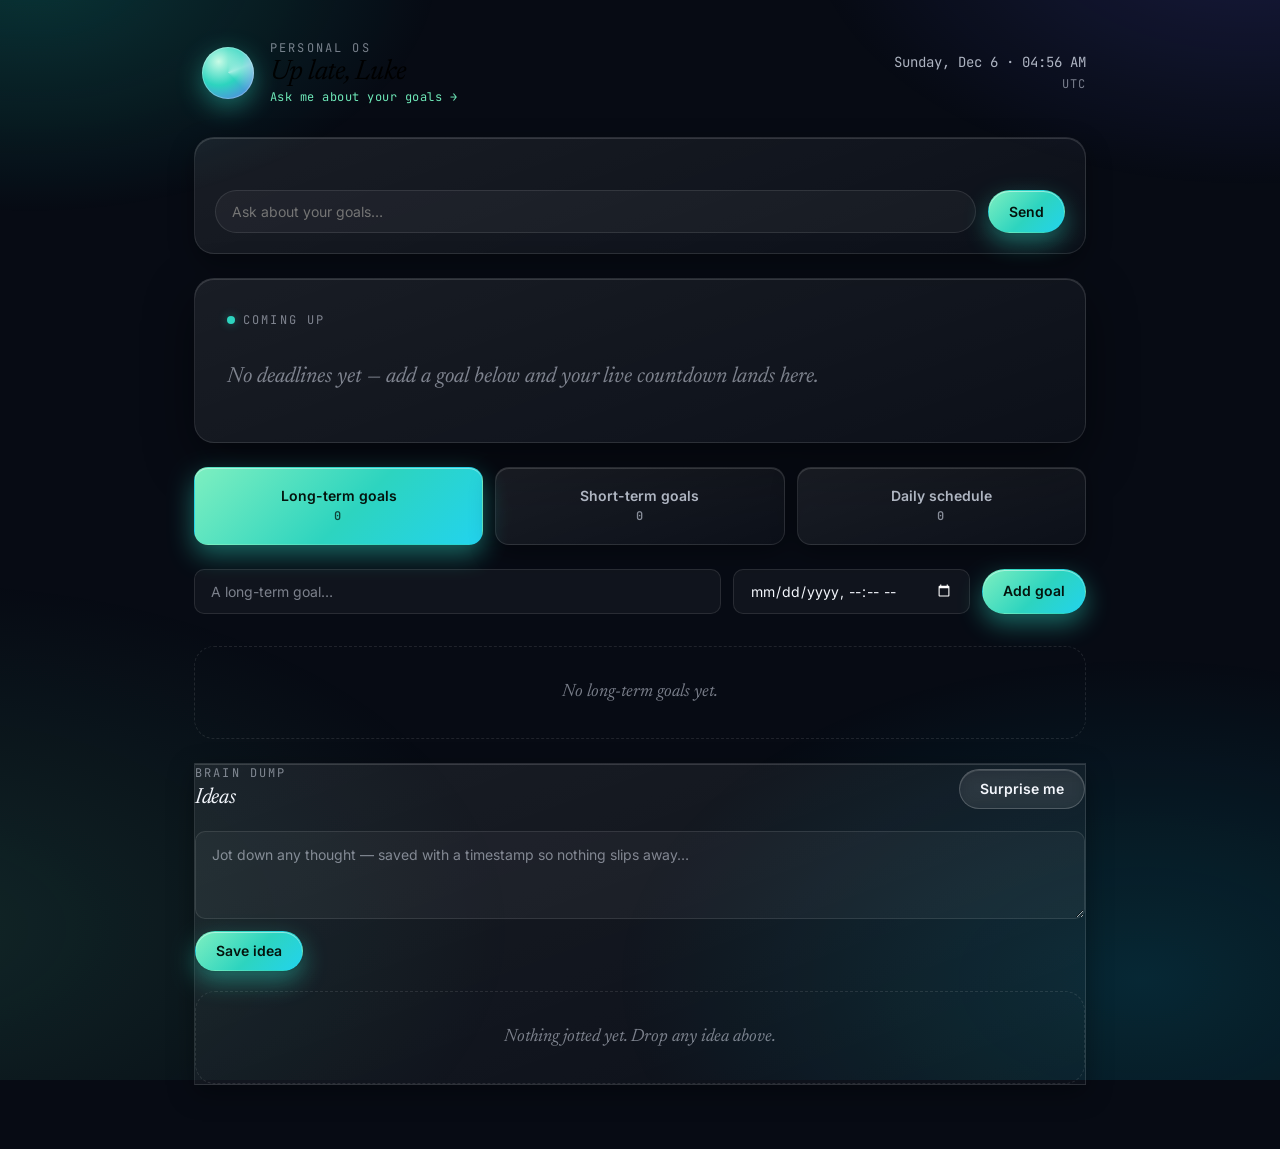
==== commit f3fe7d78: "Glass redesign + AI avatar chat + design lab - Restyle the app as premium glass: frosted cards, grad" ====
--- a/index.html
+++ b/index.html
@@ -11,14 +11,28 @@
 <body>
   <div class="wrap">
 
-    <!-- ============ TOPBAR ============ -->
+    <!-- ============ TOPBAR / AI GREETER ============ -->
     <header class="topbar">
-      <div class="brand">
-        <span class="eyebrow">Personal OS</span>
-        <h1 class="wordmark">Goals &amp; Schedule</h1>
-      </div>
+      <button class="greeter" id="greeter" type="button" aria-expanded="false" aria-controls="chat">
+        <span class="avatar-orb" aria-hidden="true"></span>
+        <span class="greeter__text">
+          <span class="eyebrow">Personal OS</span>
+          <span class="greeter__hi" id="greet">Hello</span>
+          <span class="greeter__sub" id="greeter-sub">Ask me about your goals →</span>
+        </span>
+      </button>
       <div class="clock" id="clock" aria-live="off">—<span class="tz" id="tz"></span></div>
     </header>
+
+    <!-- ============ CHAT (expands from the greeter) ============ -->
+    <section class="chat" id="chat" hidden aria-label="Assistant">
+      <div class="chat__log" id="chat-log"></div>
+      <div class="chat__chips" id="chat-chips"></div>
+      <form class="chat__form" id="chat-form" autocomplete="off">
+        <input class="chat__input" id="chat-input" placeholder="Ask about your goals…" aria-label="Message" />
+        <button class="btn btn--primary" type="submit">Send</button>
+      </form>
+    </section>
 
     <!-- ============ HERO: coming-up deadline ============ -->
     <section class="hero" id="hero" aria-label="Next deadline">
--- a/styles.css
+++ b/styles.css
@@ -1,42 +1,52 @@
 /* ============================================================
-   Goals & Daily Schedule — stylesheet
-   Visual system ported from design-kit.tsx:
-   dark · editorial · mint-accented. Serif-italic titles,
-   mono eyebrows, the filling timer line.
-   (Piece 1: shell + styles. Logic lives in app.js.)
+   Goals & Daily Schedule — Premium Glass stylesheet
+   Frosted glass surfaces · gradient mint→teal accent · glossy
+   buttons · ambient mesh background · soft motion.
+   Serif-italic titles kept for character (not generic).
    ============================================================ */
 
-@import url('https://fonts.googleapis.com/css2?family=Inter:wght@400;500;600;700&family=Newsreader:ital,opsz,wght@1,6..72,400;1,6..72,500;0,6..72,400&family=JetBrains+Mono:wght@400;500;700&display=swap');
+@import url('https://fonts.googleapis.com/css2?family=Inter:wght@400;500;600;700;800&family=Newsreader:ital,opsz,wght@1,6..72,400;1,6..72,500;0,6..72,400&family=JetBrains+Mono:wght@400;500;700&display=swap');
 
 :root {
-  --bg: #000; --bg-elevated: #0a0a0a; --fg: #fff;
-  --accent: #6EE7B7; --accent-hover: #5dd6a6; --accent-deep: #1f4d3d; --accent-glow: rgba(110,231,183,.4);
-  --amber: #F59E0B; --amber-warm: #d97706; --wine: #7c2d12; --red: #EF4444;
-  --muted: rgba(255,255,255,.5); --muted-strong: rgba(255,255,255,.7);
-  --border: rgba(255,255,255,.08); --border-strong: rgba(255,255,255,.16);
-  --card: rgba(255,255,255,.02); --card-elevated: rgba(255,255,255,.04);
-
-  --space-1: .25rem; --space-2: .5rem; --space-3: .75rem; --space-4: 1rem;
-  --space-5: 1.25rem; --space-6: 1.5rem; --space-8: 2rem; --space-10: 2.5rem;
-  --space-12: 3rem; --space-16: 4rem;
-
-  --radius-sm: 6px; --radius-md: 8px; --radius-lg: 12px; --radius-pill: 999px;
-
-  --text-xs: .75rem; --text-sm: .875rem; --text-base: 1rem; --text-lg: 1.125rem;
-  --text-xl: 1.375rem; --text-2xl: 1.75rem; --text-3xl: 2.5rem; --text-4xl: 3.25rem;
-
-  --font-sans: 'Inter', -apple-system, BlinkMacSystemFont, 'Segoe UI', sans-serif;
-  --font-serif: 'Newsreader', 'Times New Roman', Georgia, serif;
-  --font-mono: 'JetBrains Mono', ui-monospace, 'SFMono-Regular', Menlo, monospace;
-
-  --ease: cubic-bezier(.2,.8,.2,1);
-  --ease-premium: cubic-bezier(.16,1,.3,1);
-  --ease-out-soft: cubic-bezier(.32,.72,0,1);
-  --duration-fast: 120ms; --duration: 180ms; --duration-lift: 480ms;
+  --bg: #070b14;
+  --fg: #f3f6fc;
+
+  /* accent — a gradient, not a flat color */
+  --accent: #6EE7B7; --accent-2: #2DD4BF; --accent-3: #22D3EE;
+  --accent-grad: linear-gradient(135deg, #7defc0 0%, #2dd4bf 55%, #22d3ee 100%);
+  --accent-glow: rgba(45,212,191,.45);
+  --amber: #FBBF24; --red: #FB7185;
+
+  --muted: rgba(231,238,251,.5); --muted-strong: rgba(231,238,251,.74);
+
+  /* glass tokens */
+  --glass: linear-gradient(160deg, rgba(255,255,255,.075), rgba(255,255,255,.025));
+  --glass-strong: linear-gradient(160deg, rgba(255,255,255,.11), rgba(255,255,255,.04));
+  --glass-border: rgba(255,255,255,.10);
+  --glass-border-strong: rgba(255,255,255,.20);
+  --hairline: 0 1px 0 rgba(255,255,255,.14) inset;
+  --lift: 0 18px 50px rgba(0,0,0,.45);
+  --lift-sm: 0 8px 24px rgba(0,0,0,.35);
+  --blur: blur(20px) saturate(150%);
+
+  --space-1:.25rem; --space-2:.5rem; --space-3:.75rem; --space-4:1rem;
+  --space-5:1.25rem; --space-6:1.5rem; --space-8:2rem; --space-10:2.5rem;
+  --space-12:3rem; --space-16:4rem;
+
+  --radius-sm:10px; --radius-md:14px; --radius-lg:20px; --radius-pill:999px;
+
+  --text-xs:.75rem; --text-sm:.875rem; --text-base:1rem; --text-lg:1.125rem;
+  --text-xl:1.375rem; --text-2xl:1.75rem; --text-3xl:2.5rem; --text-4xl:3.25rem;
+
+  --font-sans:'Inter',-apple-system,BlinkMacSystemFont,'Segoe UI',sans-serif;
+  --font-serif:'Newsreader','Times New Roman',Georgia,serif;
+  --font-mono:'JetBrains Mono',ui-monospace,'SFMono-Regular',Menlo,monospace;
+
+  --ease:cubic-bezier(.2,.8,.2,1); --ease-premium:cubic-bezier(.16,1,.3,1); --ease-out-soft:cubic-bezier(.32,.72,0,1);
+  --duration-fast:120ms; --duration:200ms; --duration-lift:480ms;
 }
 
 * { box-sizing: border-box; margin: 0; padding: 0; }
-
 html { scroll-behavior: smooth; }
 
 body {
@@ -50,231 +60,246 @@
   overflow-x: hidden;
 }
 
-/* ambient drifting glow — ported from .dk-shell::before */
+/* ambient gradient mesh — the glassy backdrop */
 body::before {
-  content: ''; position: fixed; inset: -10% -5%; z-index: 0; pointer-events: none;
+  content: ''; position: fixed; inset: -20%; z-index: 0; pointer-events: none;
   background:
-    radial-gradient(ellipse 50% 35% at 70% 12%, rgba(110,231,183,.06), transparent 65%),
-    radial-gradient(ellipse 40% 30% at 18% 85%, rgba(110,231,183,.04), transparent 70%);
-  animation: drift 60s ease-in-out infinite alternate;
-}
-@keyframes drift { from { transform: translate3d(0,0,0); } to { transform: translate3d(-2%,1%,0); } }
+    radial-gradient(38% 32% at 16% 12%, rgba(45,212,191,.20), transparent 60%),
+    radial-gradient(40% 34% at 84% 8%,  rgba(99,102,241,.18), transparent 62%),
+    radial-gradient(46% 40% at 78% 92%, rgba(34,211,238,.14), transparent 64%),
+    radial-gradient(50% 42% at 10% 88%, rgba(110,231,183,.12), transparent 66%);
+  filter: saturate(120%);
+  animation: mesh 28s ease-in-out infinite alternate;
+}
+@keyframes mesh { from { transform: translate3d(0,0,0) scale(1); } to { transform: translate3d(2%,-1.5%,0) scale(1.06); } }
 
 .wrap {
   position: relative; z-index: 1;
-  max-width: 920px; margin: 0 auto;
-  padding: var(--space-10) var(--space-6) var(--space-16);
-  display: flex; flex-direction: column; gap: var(--space-8);
-}
-
-/* ---------- Topbar ---------- */
-.topbar { display: flex; align-items: flex-end; justify-content: space-between; gap: var(--space-4); }
-.eyebrow {
+  max-width: 940px; margin: 0 auto;
+  padding: var(--space-8) var(--space-6) var(--space-16);
+  display: flex; flex-direction: column; gap: var(--space-6);
+}
+
+/* ---------- shared glass surface ---------- */
+.card, .hero, .item, .row, .idea, .chat, .tab {
+  background: var(--glass);
+  backdrop-filter: var(--blur); -webkit-backdrop-filter: var(--blur);
+  border: 1px solid var(--glass-border);
+  box-shadow: var(--hairline), var(--lift-sm);
+}
+
+.eyebrow, .card__eyebrow, .hero__eyebrow {
   font-family: var(--font-mono); font-size: var(--text-xs); letter-spacing: .18em;
-  text-transform: uppercase; color: var(--muted); display: block; margin-bottom: var(--space-2);
-}
-.wordmark { font-family: var(--font-serif); font-style: italic; font-weight: 500; font-size: var(--text-3xl); letter-spacing: -.02em; line-height: 1; }
-.clock {
-  font-family: var(--font-mono); font-size: var(--text-sm); color: var(--muted-strong);
-  text-align: right; white-space: nowrap;
-}
+  text-transform: uppercase; color: var(--muted);
+}
+.card__title { font-family: var(--font-serif); font-style: italic; font-size: var(--text-xl); letter-spacing: -.015em; }
+
+/* ---------- Topbar / greeter (AI avatar) ---------- */
+.topbar { display: flex; align-items: center; justify-content: space-between; gap: var(--space-4); }
+
+.greeter {
+  display: flex; align-items: center; gap: var(--space-4);
+  background: transparent; border: none; cursor: pointer; text-align: left; padding: var(--space-2);
+  border-radius: var(--radius-lg); transition: background var(--duration) var(--ease);
+}
+.greeter:hover { background: rgba(255,255,255,.04); }
+.greeter:focus-visible { outline: 2px solid var(--accent-2); outline-offset: 2px; }
+
+.avatar-orb {
+  width: 52px; height: 52px; border-radius: 50%; position: relative; flex-shrink: 0;
+  background: radial-gradient(circle at 32% 28%, #c8fbe6, #2dd4bf 46%, #6366f1 105%);
+  box-shadow: 0 0 0 1px rgba(255,255,255,.25) inset, 0 8px 26px var(--accent-glow);
+  animation: orbFloat 5.5s ease-in-out infinite; overflow: hidden;
+}
+.avatar-orb::after {
+  content: ''; position: absolute; inset: -25%;
+  background: conic-gradient(from 0deg, transparent, rgba(255,255,255,.45), transparent 38%);
+  animation: orbSpin 6s linear infinite; mix-blend-mode: screen;
+}
+@keyframes orbFloat { 0%,100% { transform: translateY(0); } 50% { transform: translateY(-4px); } }
+@keyframes orbSpin { to { transform: rotate(360deg); } }
+.greeter.is-thinking .avatar-orb { animation-duration: 1.2s; }
+
+.greeter__text { display: flex; flex-direction: column; gap: 2px; }
+.greeter__hi { font-family: var(--font-serif); font-style: italic; font-size: var(--text-2xl); letter-spacing: -.02em; line-height: 1.05; }
+.greeter__sub { font-family: var(--font-mono); font-size: var(--text-xs); letter-spacing: .04em; color: var(--accent); display: inline-flex; align-items: center; gap: 6px; }
+
+.clock { font-family: var(--font-mono); font-size: var(--text-sm); color: var(--muted-strong); text-align: right; white-space: nowrap; }
 .clock .tz { display: block; font-size: var(--text-xs); color: var(--muted); letter-spacing: .08em; margin-top: 2px; }
 
-/* ---------- Card base (ported from .dk-card) ---------- */
-.card {
-  background: var(--card); border: 1px solid var(--border);
-  border-radius: var(--radius-lg); padding: var(--space-6);
-  transition: border-color var(--duration) var(--ease);
-}
-.card__eyebrow { font-family: var(--font-mono); font-size: var(--text-xs); letter-spacing: .18em; text-transform: uppercase; color: var(--muted); margin-bottom: var(--space-2); }
-.card__title { font-family: var(--font-serif); font-style: italic; font-size: var(--text-xl); letter-spacing: -.015em; }
-
-/* ---------- HERO: coming-up deadline ---------- */
-.hero {
-  position: relative;
-  background: var(--card-elevated); border: 1px solid var(--border);
-  border-radius: var(--radius-lg); padding: var(--space-8);
-  overflow: hidden;
-  transition: border-color var(--duration) var(--ease), box-shadow var(--duration) var(--ease);
-}
-.hero__eyebrow { font-family: var(--font-mono); font-size: var(--text-xs); letter-spacing: .18em; text-transform: uppercase; color: var(--muted); margin-bottom: var(--space-4); display: flex; align-items: center; gap: var(--space-2); }
-.hero__pip { width: 7px; height: 7px; border-radius: 50%; background: var(--accent); box-shadow: 0 0 9px var(--accent-glow); animation: pulse 1.7s ease-in-out infinite; }
+/* ---------- Chat panel ---------- */
+.chat {
+  border-radius: var(--radius-lg); padding: var(--space-5);
+  display: flex; flex-direction: column; gap: var(--space-4);
+  animation: panelIn 360ms var(--ease-premium) both;
+}
+.chat__log { display: flex; flex-direction: column; gap: var(--space-3); max-height: 360px; overflow-y: auto; padding-right: 4px; }
+.bubble { max-width: 82%; padding: 11px 15px; border-radius: 16px; font-size: var(--text-sm); line-height: 1.55; animation: bubbleIn 280ms var(--ease-premium) both; }
+.bubble--ai { align-self: flex-start; background: rgba(255,255,255,.06); border: 1px solid var(--glass-border); border-bottom-left-radius: 5px; }
+.bubble--ai strong { color: var(--accent); font-weight: 600; }
+.bubble--you { align-self: flex-end; background: var(--accent-grad); color: #04130d; border-bottom-right-radius: 5px; font-weight: 500; box-shadow: 0 6px 18px var(--accent-glow); }
+@keyframes bubbleIn { from { opacity: 0; transform: translateY(6px) scale(.98); } to { opacity: 1; transform: none; } }
+
+.typing { display: inline-flex; gap: 5px; align-items: center; }
+.typing span { width: 6px; height: 6px; border-radius: 50%; background: var(--muted-strong); animation: typing 1.2s infinite; }
+.typing span:nth-child(2) { animation-delay: .15s; } .typing span:nth-child(3) { animation-delay: .3s; }
+@keyframes typing { 0%,60%,100% { opacity: .25; transform: translateY(0); } 30% { opacity: 1; transform: translateY(-3px); } }
+
+.chat__chips { display: flex; flex-wrap: wrap; gap: var(--space-2); }
+.chip {
+  font-family: var(--font-sans); font-size: var(--text-xs); padding: 7px 13px; border-radius: var(--radius-pill);
+  background: rgba(255,255,255,.05); border: 1px solid var(--glass-border); color: var(--muted-strong); cursor: pointer;
+  transition: border-color var(--duration) var(--ease), color var(--duration) var(--ease), background var(--duration) var(--ease);
+}
+.chip:hover { border-color: var(--accent-2); color: var(--fg); background: rgba(45,212,191,.08); }
+
+.chat__form { display: flex; gap: var(--space-3); }
+.chat__input {
+  flex: 1; background: rgba(255,255,255,.04); border: 1px solid var(--glass-border); color: var(--fg);
+  font-family: var(--font-sans); font-size: var(--text-sm); padding: .75rem var(--space-4); border-radius: var(--radius-pill); outline: none;
+  transition: border-color var(--duration) var(--ease), background var(--duration) var(--ease);
+}
+.chat__input:focus { border-color: var(--accent-2); background: rgba(45,212,191,.05); }
+
+/* ---------- HERO ---------- */
+.hero { position: relative; border-radius: var(--radius-lg); padding: var(--space-8); overflow: hidden; box-shadow: var(--hairline), var(--lift); transition: border-color var(--duration) var(--ease), box-shadow var(--duration) var(--ease); }
+.hero__eyebrow { margin-bottom: var(--space-4); display: flex; align-items: center; gap: var(--space-2); }
+.hero__pip { width: 8px; height: 8px; border-radius: 50%; background: var(--accent-2); box-shadow: 0 0 10px var(--accent-glow); animation: pulse 1.7s ease-in-out infinite; }
 @keyframes pulse { 0%,100% { opacity: 1; } 50% { opacity: .35; } }
-
 .hero__title { font-family: var(--font-serif); font-style: italic; font-weight: 500; font-size: var(--text-3xl); letter-spacing: -.02em; line-height: 1.05; margin-bottom: var(--space-2); }
 .hero__meta { font-family: var(--font-mono); font-size: var(--text-sm); color: var(--muted-strong); margin-bottom: var(--space-6); }
 .hero__countdown { color: var(--accent); }
-
-.hero__empty {
-  font-family: var(--font-serif); font-style: italic; font-size: var(--text-xl);
-  color: var(--muted); padding: var(--space-4) 0;
-}
-
-/* danger flash — when a deadline is inside its warning window */
-.hero.is-danger { border-color: rgba(239,68,68,.5); animation: danger 1.2s ease-in-out infinite; }
+.hero__empty { font-family: var(--font-serif); font-style: italic; font-size: var(--text-xl); color: var(--muted); padding: var(--space-4) 0; }
+
+.hero.is-danger { border-color: rgba(251,113,133,.55); animation: danger 1.3s ease-in-out infinite; }
 .hero.is-danger .hero__countdown { color: var(--red); }
-.hero.is-danger .hero__pip { background: var(--red); box-shadow: 0 0 9px rgba(239,68,68,.5); }
-@keyframes danger {
-  0%,100% { box-shadow: 0 0 0 0 rgba(239,68,68,0); }
-  50% { box-shadow: 0 0 36px 0 rgba(239,68,68,.28); border-color: rgba(239,68,68,.85); }
-}
-
-/* ---------- The filling timer line ---------- */
+.hero.is-danger .hero__pip { background: var(--red); box-shadow: 0 0 12px rgba(251,113,133,.6); }
+@keyframes danger { 0%,100% { box-shadow: var(--hairline), var(--lift); } 50% { box-shadow: var(--hairline), 0 0 44px 0 rgba(251,113,133,.32), var(--lift); border-color: rgba(251,113,133,.9); } }
+
+/* ---------- Filling timer line ---------- */
 .timer { display: flex; flex-direction: column; gap: var(--space-2); }
-.timer__track {
-  position: relative; height: 12px; border-radius: var(--radius-pill);
-  background: rgba(255,255,255,.06); overflow: hidden;
-}
+.timer__track { position: relative; height: 12px; border-radius: var(--radius-pill); background: rgba(255,255,255,.07); overflow: hidden; box-shadow: 0 1px 2px rgba(0,0,0,.3) inset; }
 .timer__fill {
-  position: absolute; inset: 0 auto 0 0; width: 0%;
-  border-radius: var(--radius-pill);
-  /* positional gradient: stays fixed to the track, revealed as width grows.
-     --timer-w (track pixel width) is set in app.js so colors don't squash. */
-  background-image: linear-gradient(90deg, var(--accent) 0%, var(--amber) 68%, var(--red) 100%);
-  background-repeat: no-repeat;
-  background-size: var(--timer-w, 600px) 100%;
-  box-shadow: 0 0 12px var(--accent-glow);
+  position: absolute; inset: 0 auto 0 0; width: 0%; border-radius: var(--radius-pill);
+  background-image: linear-gradient(90deg, var(--accent) 0%, var(--amber) 70%, var(--red) 100%);
+  background-repeat: no-repeat; background-size: var(--timer-w, 600px) 100%;
+  box-shadow: 0 0 14px var(--accent-glow);
   transition: width 900ms var(--ease-premium);
 }
 .timer__labels { display: flex; justify-content: space-between; font-family: var(--font-mono); font-size: var(--text-xs); color: var(--muted); }
 
-/* ---------- Tabs (the three big buttons) ---------- */
+/* ---------- Tabs (glass segmented) ---------- */
 .tabs { display: grid; grid-template-columns: repeat(3, 1fr); gap: var(--space-3); }
 .tab {
-  font-family: var(--font-sans); font-size: var(--text-sm); font-weight: 600;
-  color: var(--muted-strong); background: var(--card); border: 1px solid var(--border);
-  border-radius: var(--radius-md); padding: var(--space-5) var(--space-4);
-  cursor: pointer; text-align: center; line-height: 1.2;
-  transition: border-color var(--duration) var(--ease), background var(--duration) var(--ease), color var(--duration) var(--ease), transform var(--duration-fast) var(--ease);
-}
-.tab:hover { border-color: var(--border-strong); background: var(--card-elevated); color: var(--fg); }
-.tab:active { transform: translateY(1px); }
-.tab:focus-visible { outline: 2px solid var(--accent); outline-offset: 2px; }
-.tab.is-active { background: var(--accent); color: #000; border-color: transparent; }
-.tab .tab__count { display: block; font-family: var(--font-mono); font-size: var(--text-xs); letter-spacing: .12em; margin-top: 4px; opacity: .7; }
+  font-family: var(--font-sans); font-size: var(--text-sm); font-weight: 600; color: var(--muted-strong);
+  border-radius: var(--radius-md); padding: var(--space-5) var(--space-4); cursor: pointer; text-align: center; line-height: 1.2;
+  transition: border-color var(--duration) var(--ease), color var(--duration) var(--ease), transform var(--duration-fast) var(--ease), box-shadow var(--duration) var(--ease);
+}
+.tab:hover { border-color: var(--glass-border-strong); color: var(--fg); transform: translateY(-2px); }
+.tab:active { transform: translateY(0); }
+.tab:focus-visible { outline: 2px solid var(--accent-2); outline-offset: 2px; }
+.tab.is-active { background: var(--accent-grad); color: #04130d; border-color: transparent; box-shadow: 0 1px 0 rgba(255,255,255,.4) inset, 0 10px 26px var(--accent-glow); }
+.tab__count { display: block; font-family: var(--font-mono); font-size: var(--text-xs); letter-spacing: .12em; margin-top: 4px; opacity: .75; }
 
 /* ---------- Panels ---------- */
-.panel { display: none; flex-direction: column; gap: var(--space-5); }
-.panel.is-active { display: flex; animation: panelIn 320ms var(--ease-premium) both; }
-@keyframes panelIn { from { opacity: 0; transform: translateY(8px); } to { opacity: 1; transform: none; } }
-
-/* add forms */
+.panel { display: none; flex-direction: column; gap: var(--space-4); }
+.panel.is-active { display: flex; animation: panelIn 360ms var(--ease-premium) both; }
+@keyframes panelIn { from { opacity: 0; transform: translateY(10px); } to { opacity: 1; transform: none; } }
+
+/* ---------- Forms + glossy buttons ---------- */
 .add-form { display: flex; gap: var(--space-3); flex-wrap: wrap; }
 .add-form .grow { flex: 1 1 240px; min-width: 0; }
 
 .input, .datetime {
-  background: var(--card); border: 1px solid var(--border); color: var(--fg);
-  font-family: var(--font-sans); font-size: var(--text-sm); padding: .6875rem var(--space-3);
-  border-radius: var(--radius-sm); outline: none; width: 100%;
-  transition: border-color var(--duration) var(--ease), background var(--duration) var(--ease);
-  color-scheme: dark;
+  background: rgba(255,255,255,.04); border: 1px solid var(--glass-border); color: var(--fg);
+  font-family: var(--font-sans); font-size: var(--text-sm); padding: .75rem var(--space-4); border-radius: var(--radius-sm);
+  outline: none; width: 100%; color-scheme: dark;
+  transition: border-color var(--duration) var(--ease), background var(--duration) var(--ease), box-shadow var(--duration) var(--ease);
 }
 .input::placeholder { color: var(--muted); }
-.input:hover, .datetime:hover { border-color: var(--border-strong); }
-.input:focus, .datetime:focus { border-color: var(--accent); background: rgba(110,231,183,.04); }
+.input:hover, .datetime:hover { border-color: var(--glass-border-strong); }
+.input:focus, .datetime:focus { border-color: var(--accent-2); background: rgba(45,212,191,.05); box-shadow: 0 0 0 3px rgba(45,212,191,.12); }
 .datetime { flex: 0 1 220px; }
-
 textarea.input { resize: vertical; min-height: 88px; line-height: 1.5; }
 
-/* buttons (ported from .dk-btn) */
 .btn {
   display: inline-flex; align-items: center; justify-content: center; gap: var(--space-2);
-  padding: .6875rem var(--space-4); border: 1px solid transparent; border-radius: var(--radius-md);
-  font-family: var(--font-sans); font-size: var(--text-sm); font-weight: 600; line-height: 1;
-  white-space: nowrap; cursor: pointer;
-  transition: background var(--duration) var(--ease), border-color var(--duration) var(--ease), color var(--duration) var(--ease), transform var(--duration-fast) var(--ease);
-}
-.btn:focus-visible { outline: 2px solid var(--accent); outline-offset: 2px; }
-.btn--primary { background: var(--accent); color: #000; }
-.btn--primary:hover { background: var(--accent-hover); }
-.btn--primary:active { transform: translateY(1px); }
-.btn--ghost { background: transparent; color: var(--fg); border-color: var(--border); }
-.btn--ghost:hover { border-color: var(--border-strong); background: var(--card); }
-
-/* ---------- Goal / schedule lists ---------- */
+  padding: .75rem var(--space-5); border: 1px solid transparent; border-radius: var(--radius-pill);
+  font-family: var(--font-sans); font-size: var(--text-sm); font-weight: 600; line-height: 1; white-space: nowrap; cursor: pointer;
+  transition: filter var(--duration) var(--ease), transform var(--duration-fast) var(--ease), box-shadow var(--duration) var(--ease), background var(--duration) var(--ease), border-color var(--duration) var(--ease);
+}
+.btn:focus-visible { outline: 2px solid var(--accent-2); outline-offset: 2px; }
+.btn--primary {
+  background: var(--accent-grad); color: #04130d;
+  box-shadow: 0 1px 0 rgba(255,255,255,.45) inset, 0 10px 24px var(--accent-glow), 0 1px 2px rgba(0,0,0,.35);
+}
+.btn--primary:hover { transform: translateY(-2px); filter: brightness(1.05); box-shadow: 0 1px 0 rgba(255,255,255,.5) inset, 0 16px 34px var(--accent-glow); }
+.btn--primary:active { transform: translateY(0); }
+.btn--ghost {
+  background: rgba(255,255,255,.06); color: var(--fg); border-color: var(--glass-border-strong);
+  backdrop-filter: blur(8px); box-shadow: var(--hairline);
+}
+.btn--ghost:hover { background: rgba(255,255,255,.11); border-color: var(--glass-border-strong); transform: translateY(-1px); }
+
+/* ---------- Lists ---------- */
 .list { display: flex; flex-direction: column; gap: var(--space-3); list-style: none; }
-.item {
-  background: var(--card); border: 1px solid var(--border); border-radius: var(--radius-lg);
-  padding: var(--space-5); display: flex; flex-direction: column; gap: var(--space-3);
-  transition: border-color var(--duration) var(--ease);
-}
-.item:hover { border-color: var(--border-strong); }
+.item { border-radius: var(--radius-lg); padding: var(--space-5); display: flex; flex-direction: column; gap: var(--space-3); transition: border-color var(--duration) var(--ease), transform var(--duration) var(--ease), box-shadow var(--duration) var(--ease); }
+.item:hover { border-color: var(--glass-border-strong); transform: translateY(-2px); box-shadow: var(--hairline), var(--lift-sm); }
 .item__top { display: flex; align-items: flex-start; justify-content: space-between; gap: var(--space-3); }
 .item__title { font-family: var(--font-serif); font-style: italic; font-size: var(--text-lg); letter-spacing: -.01em; }
 .item__title.is-done { text-decoration: line-through; color: var(--muted); }
 .item__actions { display: flex; gap: var(--space-2); flex-shrink: 0; }
 
-/* small icon buttons */
 .iconbtn {
-  width: 34px; height: 34px; display: grid; place-items: center;
-  background: transparent; border: 1px solid var(--border); border-radius: var(--radius-sm);
+  width: 36px; height: 36px; display: grid; place-items: center;
+  background: rgba(255,255,255,.04); border: 1px solid var(--glass-border); border-radius: var(--radius-sm);
   color: var(--muted-strong); cursor: pointer;
-  transition: border-color var(--duration) var(--ease), color var(--duration) var(--ease), background var(--duration) var(--ease);
-}
-.iconbtn:hover { border-color: var(--border-strong); color: var(--fg); background: var(--card); }
-.iconbtn--danger:hover { border-color: rgba(239,68,68,.5); color: var(--red); }
+  transition: border-color var(--duration) var(--ease), color var(--duration) var(--ease), background var(--duration) var(--ease), transform var(--duration-fast) var(--ease);
+}
+.iconbtn:hover { border-color: var(--glass-border-strong); color: var(--fg); background: rgba(255,255,255,.09); transform: translateY(-1px); }
+.iconbtn--danger:hover { border-color: rgba(251,113,133,.55); color: var(--red); background: rgba(251,113,133,.08); }
 .iconbtn svg { width: 16px; height: 16px; }
 
-/* daily schedule rows (checkable) */
-.row {
-  display: flex; align-items: center; gap: var(--space-3);
-  background: var(--card); border: 1px solid var(--border); border-radius: var(--radius-md);
-  padding: var(--space-4); transition: border-color var(--duration) var(--ease);
-}
-.row:hover { border-color: var(--border-strong); }
-.check {
-  appearance: none; -webkit-appearance: none; width: 20px; height: 20px; flex-shrink: 0;
-  border: 1px solid var(--border-strong); border-radius: var(--radius-sm); cursor: pointer;
-  display: grid; place-items: center; transition: background var(--duration) var(--ease), border-color var(--duration) var(--ease);
-}
-.check:checked { background: var(--accent); border-color: var(--accent); }
-.check:checked::after { content: '✓'; color: #000; font-size: 13px; font-weight: 700; }
+.row { display: flex; align-items: center; gap: var(--space-3); border-radius: var(--radius-md); padding: var(--space-4); transition: border-color var(--duration) var(--ease), transform var(--duration) var(--ease); }
+.row:hover { border-color: var(--glass-border-strong); transform: translateY(-1px); }
+.check { appearance: none; -webkit-appearance: none; width: 22px; height: 22px; flex-shrink: 0; border: 1px solid var(--glass-border-strong); border-radius: 7px; cursor: pointer; display: grid; place-items: center; transition: background var(--duration) var(--ease), border-color var(--duration) var(--ease); }
+.check:checked { background: var(--accent-grad); border-color: transparent; box-shadow: 0 4px 12px var(--accent-glow); }
+.check:checked::after { content: '✓'; color: #04130d; font-size: 14px; font-weight: 800; }
 .row__text { flex: 1; font-size: var(--text-sm); }
 .row__text.is-done { text-decoration: line-through; color: var(--muted); }
 
-/* ---------- Badges (ported from .dk-badge) ---------- */
-.badge {
-  display: inline-flex; align-items: center; gap: 6px; font-family: var(--font-mono);
-  font-size: var(--text-xs); letter-spacing: .08em; text-transform: uppercase;
-  padding: 4px 10px; border-radius: var(--radius-pill); border: 1px solid transparent; white-space: nowrap;
-}
-.badge--accent { color: var(--accent); background: rgba(110,231,183,.1); border-color: rgba(110,231,183,.28); }
-.badge--amber { color: var(--amber); background: rgba(245,158,11,.1); border-color: rgba(245,158,11,.28); }
-.badge--red { color: var(--red); background: rgba(239,68,68,.1); border-color: rgba(239,68,68,.28); }
-.badge--neutral { color: var(--muted-strong); background: rgba(255,255,255,.04); border-color: var(--border); }
-
-/* ---------- Ideas / brain dump ---------- */
+/* ---------- Badges ---------- */
+.badge { display: inline-flex; align-items: center; gap: 6px; font-family: var(--font-mono); font-size: var(--text-xs); letter-spacing: .08em; text-transform: uppercase; padding: 5px 11px; border-radius: var(--radius-pill); border: 1px solid transparent; white-space: nowrap; }
+.badge--accent { color: var(--accent); background: rgba(45,212,191,.12); border-color: rgba(45,212,191,.32); }
+.badge--amber { color: var(--amber); background: rgba(251,191,36,.12); border-color: rgba(251,191,36,.32); }
+.badge--red { color: var(--red); background: rgba(251,113,133,.12); border-color: rgba(251,113,133,.32); }
+.badge--neutral { color: var(--muted-strong); background: rgba(255,255,255,.05); border-color: var(--glass-border); }
+
+/* ---------- Ideas ---------- */
 .ideas__bar { display: flex; align-items: center; justify-content: space-between; gap: var(--space-3); margin-bottom: var(--space-4); }
 .idea-form { display: flex; flex-direction: column; gap: var(--space-3); margin-bottom: var(--space-5); }
 .idea-form__actions { display: flex; gap: var(--space-3); }
 .ideas-list { display: flex; flex-direction: column; gap: var(--space-3); list-style: none; }
-.idea {
-  background: var(--card); border: 1px solid var(--border); border-radius: var(--radius-md);
-  padding: var(--space-4); display: flex; align-items: flex-start; justify-content: space-between; gap: var(--space-3);
-}
+.idea { border-radius: var(--radius-md); padding: var(--space-4); display: flex; align-items: flex-start; justify-content: space-between; gap: var(--space-3); transition: border-color var(--duration) var(--ease), box-shadow var(--duration) var(--ease); }
 .idea__text { font-family: var(--font-serif); font-style: italic; font-size: var(--text-base); line-height: 1.45; }
 .idea__time { font-family: var(--font-mono); font-size: var(--text-xs); color: var(--muted); margin-top: var(--space-2); }
-.idea--spotlight { border-color: rgba(110,231,183,.35); box-shadow: 0 0 40px rgba(110,231,183,.08); }
+.idea--spotlight { border-color: rgba(45,212,191,.45); box-shadow: 0 0 44px rgba(45,212,191,.14); }
 
 /* ---------- Empty states ---------- */
-.empty {
-  font-family: var(--font-serif); font-style: italic; font-size: var(--text-lg);
-  color: var(--muted); text-align: center; padding: var(--space-8) var(--space-4);
-  border: 1px dashed var(--border); border-radius: var(--radius-lg);
-}
-
+.empty { font-family: var(--font-serif); font-style: italic; font-size: var(--text-lg); color: var(--muted); text-align: center; padding: var(--space-8) var(--space-4); border: 1px dashed var(--glass-border); border-radius: var(--radius-lg); }
 .section-label { font-family: var(--font-mono); font-size: var(--text-xs); letter-spacing: .14em; text-transform: uppercase; color: var(--muted); }
 
 /* ---------- Responsive ---------- */
-@media (max-width: 620px) {
-  .wrap { padding: var(--space-8) var(--space-4) var(--space-12); gap: var(--space-6); }
+@media (max-width: 640px) {
+  .wrap { padding: var(--space-6) var(--space-4) var(--space-12); }
   .hero { padding: var(--space-6); }
-  .hero__title, .wordmark { font-size: var(--text-2xl); }
+  .hero__title, .greeter__hi { font-size: var(--text-2xl); }
   .tabs { grid-template-columns: 1fr; }
   .datetime { flex-basis: 100%; }
+  .clock { display: none; }
 }
 
 @media (prefers-reduced-motion: reduce) {
-  body::before, .hero.is-danger, .hero__pip, .panel.is-active { animation: none !important; }
-  .timer__fill { transition: none; }
-}
+  body::before, .hero.is-danger, .hero__pip, .panel.is-active, .avatar-orb, .avatar-orb::after, .bubble { animation: none !important; }
+  .timer__fill, .btn, .item, .tab { transition: none; }
+}
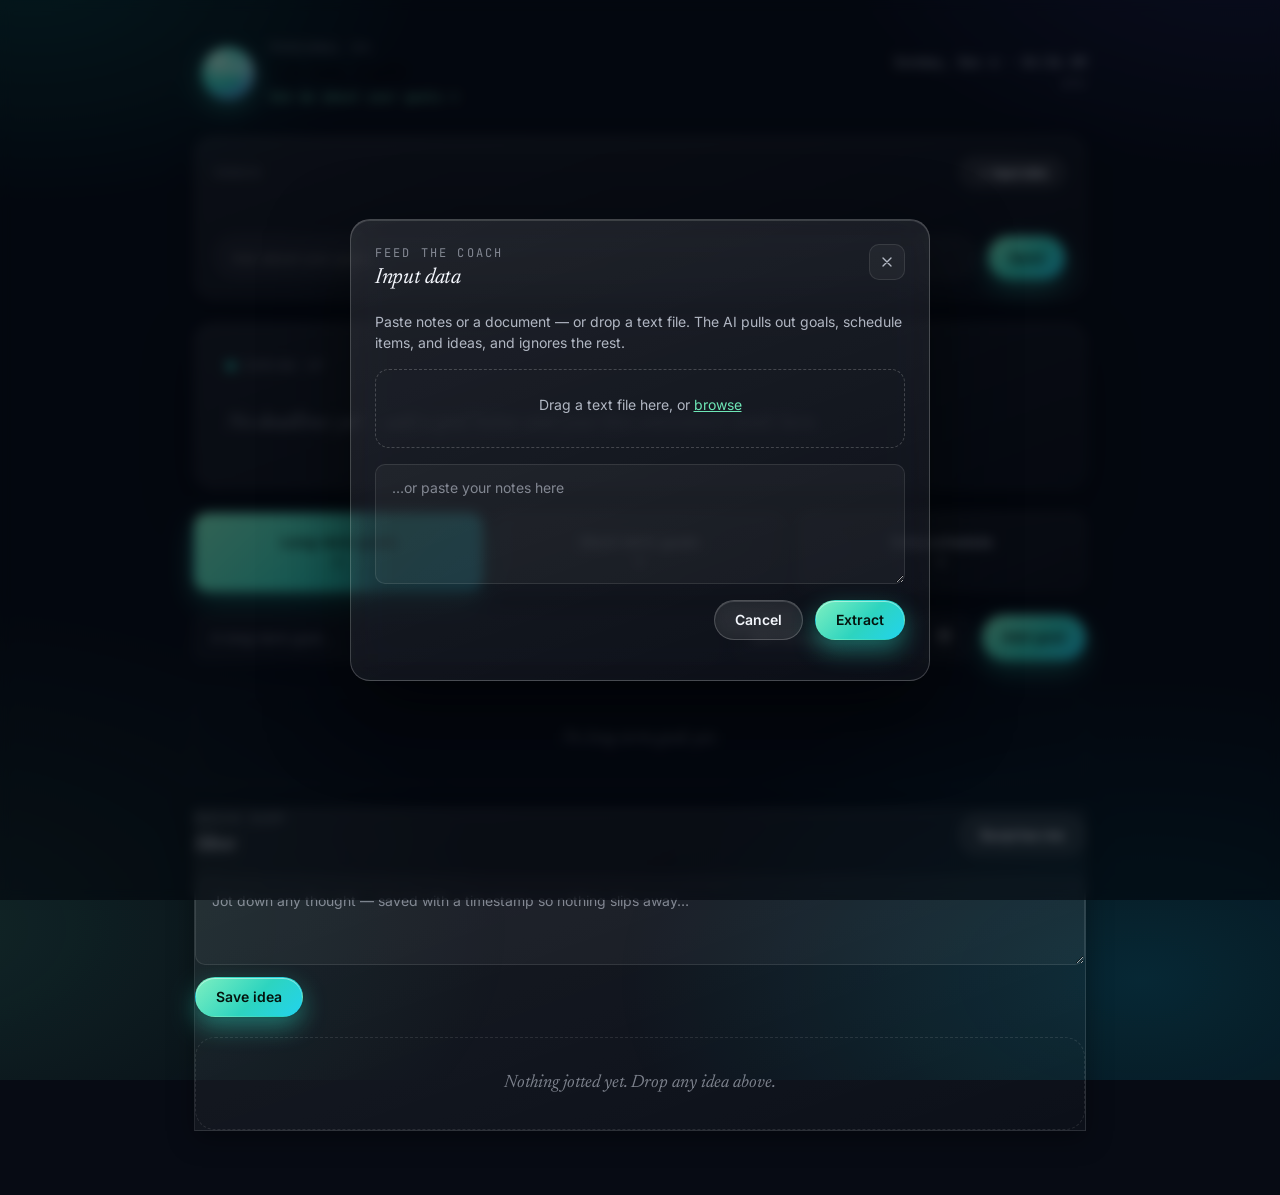
==== commit 8bb20f33: "Add "Input data" — paste/drop notes, AI extracts goals/schedule/ideas - Input data button on the cha" ====
--- a/index.html
+++ b/index.html
@@ -26,6 +26,10 @@
 
     <!-- ============ CHAT (expands from the greeter) ============ -->
     <section class="chat" id="chat" hidden aria-label="Assistant">
+      <div class="chat__head">
+        <span class="chat__name">Coach</span>
+        <button class="btn btn--ghost btn--sm" id="import-open" type="button">＋ Input data</button>
+      </div>
       <div class="chat__log" id="chat-log"></div>
       <div class="chat__chips" id="chat-chips"></div>
       <form class="chat__form" id="chat-form" autocomplete="off">
@@ -123,6 +127,34 @@
 
   </div>
 
+  <!-- ============ INPUT DATA MODAL ============ -->
+  <div class="modal-overlay" id="import-overlay" hidden>
+    <div class="modal" role="dialog" aria-modal="true" aria-label="Input data">
+      <div class="modal__head">
+        <div>
+          <div class="card__eyebrow">Feed the coach</div>
+          <div class="card__title">Input data</div>
+        </div>
+        <button class="iconbtn" id="import-close" type="button" aria-label="Close">
+          <svg viewBox="0 0 24 24" fill="none" stroke="currentColor" stroke-width="2" stroke-linecap="round"><path d="M18 6 6 18M6 6l12 12"/></svg>
+        </button>
+      </div>
+      <p class="modal__hint">Paste notes or a document — or drop a text file. The AI pulls out goals, schedule items, and ideas, and ignores the rest.</p>
+      <div class="dropzone" id="dropzone">
+        <input type="file" id="import-file" accept=".txt,.md,.markdown,.csv,.json,.text,text/*" hidden multiple />
+        Drag a text file here, or <button type="button" class="linkbtn" id="import-browse">browse</button>
+        <span class="files" id="import-files"></span>
+      </div>
+      <textarea class="input" id="import-text" placeholder="…or paste your notes here" style="min-height:120px"></textarea>
+      <div class="modal__actions">
+        <button class="btn btn--ghost" id="import-cancel" type="button">Cancel</button>
+        <button class="btn btn--primary" id="import-extract" type="button">Extract</button>
+      </div>
+      <div class="import-status" id="import-status" hidden></div>
+      <div class="import-preview" id="import-preview" hidden></div>
+    </div>
+  </div>
+
   <script type="module" src="app.js"></script>
 </body>
 </html>
--- a/styles.css
+++ b/styles.css
@@ -289,6 +289,47 @@
 .empty { font-family: var(--font-serif); font-style: italic; font-size: var(--text-lg); color: var(--muted); text-align: center; padding: var(--space-8) var(--space-4); border: 1px dashed var(--glass-border); border-radius: var(--radius-lg); }
 .section-label { font-family: var(--font-mono); font-size: var(--text-xs); letter-spacing: .14em; text-transform: uppercase; color: var(--muted); }
 
+/* ---------- Chat head + Input-data button ---------- */
+.chat__head { display: flex; align-items: center; justify-content: space-between; gap: var(--space-3); }
+.chat__name { font-family: var(--font-mono); font-size: var(--text-xs); letter-spacing: .18em; text-transform: uppercase; color: var(--muted); }
+.btn--sm { padding: .5rem var(--space-4); font-size: var(--text-xs); }
+
+/* ---------- Input-data modal ---------- */
+.modal-overlay {
+  position: fixed; inset: 0; z-index: 100; display: grid; place-items: center; padding: var(--space-5);
+  background: rgba(3,6,12,.6); backdrop-filter: blur(6px);
+  animation: fadeIn 200ms var(--ease) both;
+}
+@keyframes fadeIn { from { opacity: 0; } to { opacity: 1; } }
+.modal {
+  width: min(580px, 100%); max-height: 86vh; overflow-y: auto;
+  background: var(--glass-strong); backdrop-filter: var(--blur);
+  border: 1px solid var(--glass-border-strong); border-radius: var(--radius-lg);
+  box-shadow: var(--hairline), 0 30px 80px rgba(0,0,0,.6); padding: var(--space-6);
+  display: flex; flex-direction: column; gap: var(--space-4);
+  animation: panelIn 320ms var(--ease-premium) both;
+}
+.modal__head { display: flex; align-items: flex-start; justify-content: space-between; gap: var(--space-3); }
+.modal__hint { font-size: var(--text-sm); color: var(--muted-strong); line-height: 1.5; }
+.dropzone {
+  border: 1.5px dashed var(--glass-border-strong); border-radius: var(--radius-md);
+  padding: var(--space-6); text-align: center; font-size: var(--text-sm); color: var(--muted-strong);
+  transition: border-color var(--duration) var(--ease), background var(--duration) var(--ease);
+}
+.dropzone.is-drag { border-color: var(--accent-2); background: rgba(45,212,191,.08); color: var(--fg); }
+.dropzone .files { display: block; margin-top: var(--space-2); font-family: var(--font-mono); font-size: var(--text-xs); color: var(--accent); }
+.linkbtn { background: none; border: none; color: var(--accent); font: inherit; cursor: pointer; text-decoration: underline; padding: 0; }
+.modal__actions { display: flex; justify-content: flex-end; gap: var(--space-3); }
+.import-status { font-size: var(--text-sm); border-radius: var(--radius-sm); padding: var(--space-3) var(--space-4); }
+.import-status.err { color: var(--red); background: rgba(251,113,133,.1); border: 1px solid rgba(251,113,133,.28); }
+.import-status.info { color: var(--muted-strong); }
+.import-preview { display: flex; flex-direction: column; gap: var(--space-4); }
+.imp-group__label { font-family: var(--font-mono); font-size: var(--text-xs); letter-spacing: .12em; text-transform: uppercase; color: var(--muted); margin-bottom: var(--space-2); }
+.imp-item { display: flex; align-items: flex-start; gap: var(--space-3); padding: var(--space-3); border: 1px solid var(--glass-border); border-radius: var(--radius-sm); background: rgba(255,255,255,.03); margin-bottom: var(--space-2); }
+.imp-item .check { margin-top: 1px; }
+.imp-item .imp-text { flex: 1; font-size: var(--text-sm); }
+.imp-item .imp-when { display: block; font-family: var(--font-mono); font-size: var(--text-xs); color: var(--accent); margin-top: 3px; }
+
 /* ---------- Responsive ---------- */
 @media (max-width: 640px) {
   .wrap { padding: var(--space-6) var(--space-4) var(--space-12); }
